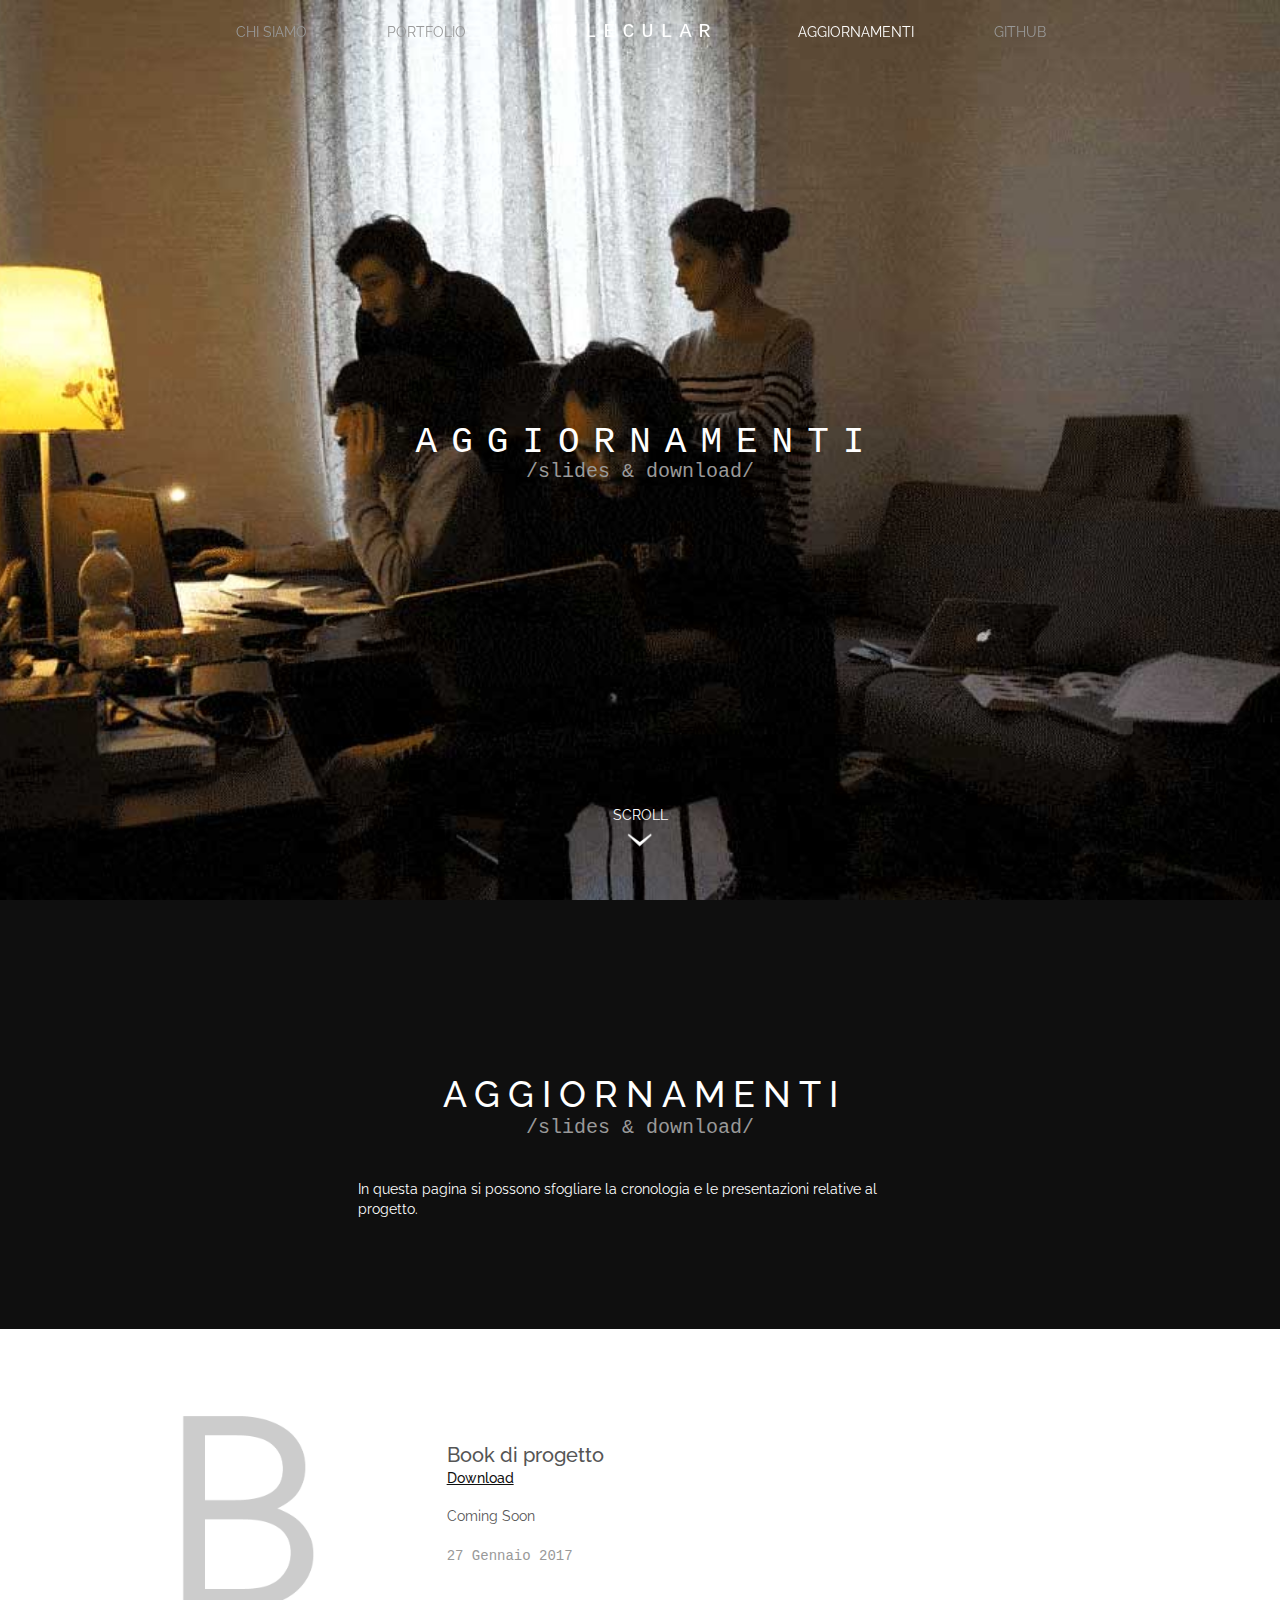
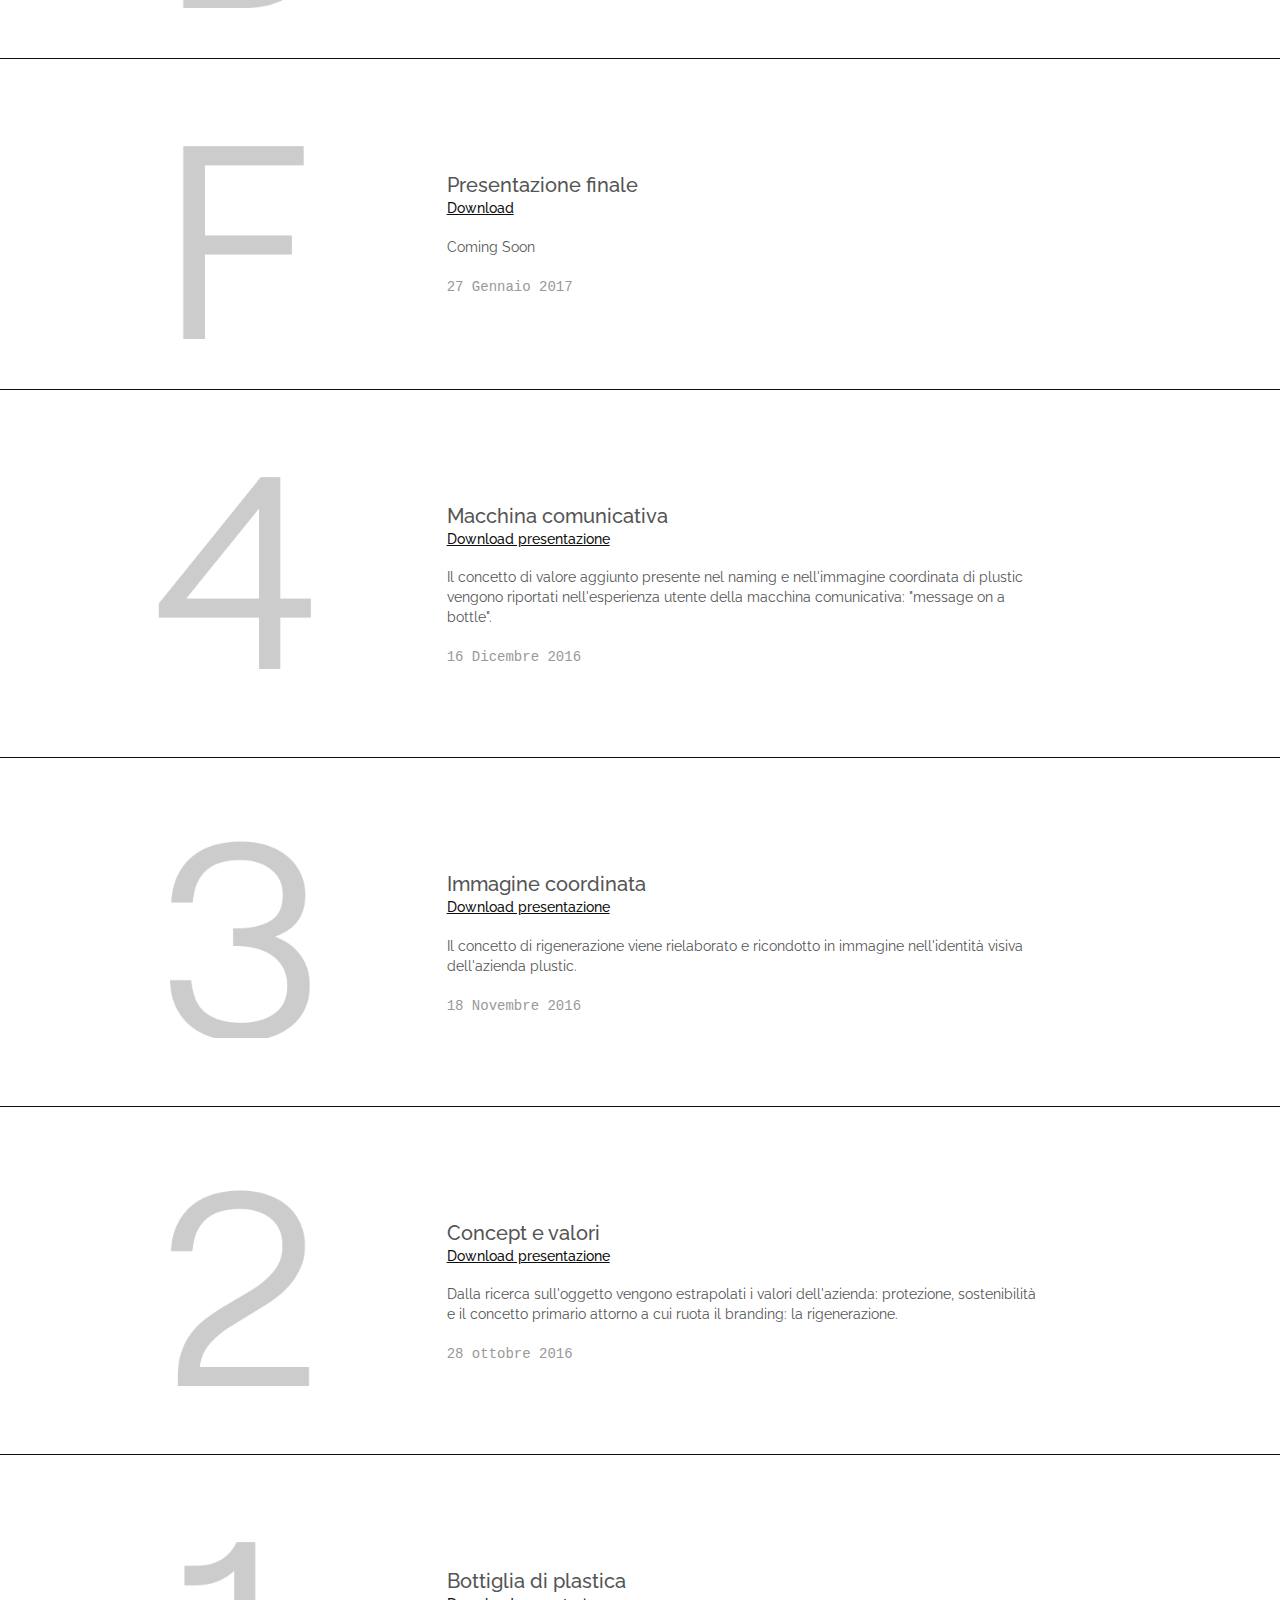
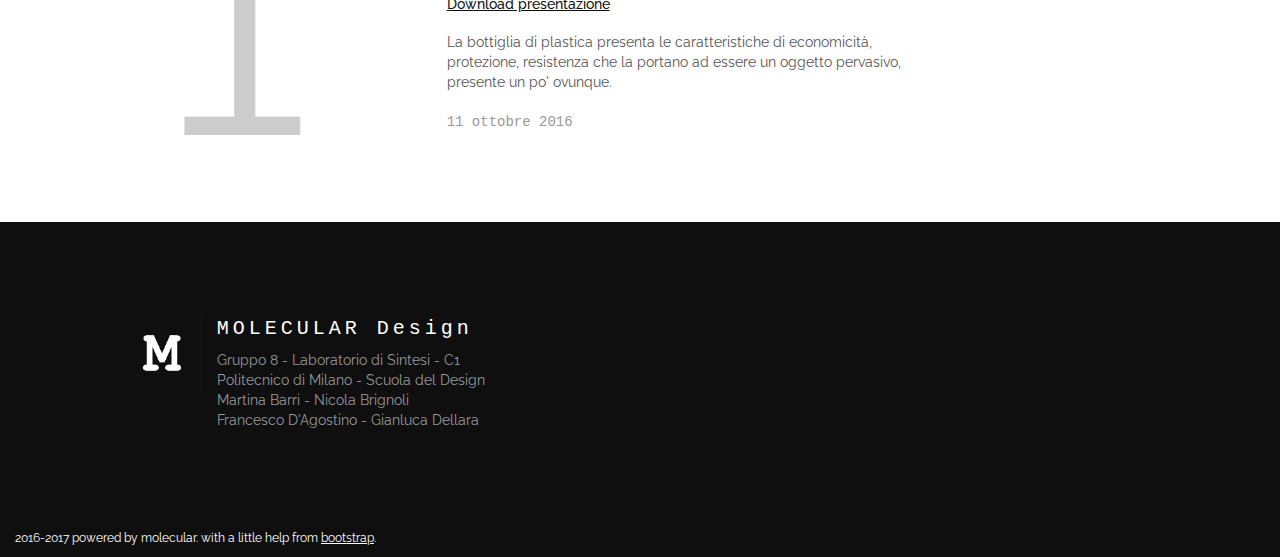
==== aggiornamenti/index.html @ 614053af "center-block" ====
<!DOCTYPE html>
<html>
    <head>
        <title>Aggiornamenti - molecular.</title>
        <!--SEO-->
        <meta name="description" content="Molecular. website">
        <meta name="keywords" content="">
        <meta name="author" content="Molecular. 2016">
        <meta charset="utf-8">
        <meta http-equiv="X-UA-Compatible" content="IE=edge">
        <!--larghezza sito == larghezza viewport-->
        <meta name="viewport" content="width=device-width, initial-scale=1">
        <!--bootstrap core css-->
        <link href="/bootstrap/css/bootstrap.min.css" rel="stylesheet">
        <!--tema css bootstrap-->
        <link href="/bootstrap/css/bootstrapmagic.css" rel="stylesheet">
        <!--css personalizzato-->
        <link href="/css/style.css" rel="stylesheet">
        <!--[if lt IE 9]>
            <script src="https://oss.maxcdn.com/html5shiv/3.7.2/html5shiv.min.js"></script>
            <script src="https://oss.maxcdn.com/respond/1.4.2/respond.min.js"></script>
        <![endif]-->
        <!--link a Raleway (google fonts)-->
        <link href="https://fonts.googleapis.com/css?family=Raleway" rel="stylesheet"> 
        <!--favicon-->
        <link rel="icon" type="image/png" href="/imgs/favicon.png">
    </head>
    <body class="gifAggiornamenti">
        <!--NavBar-->
        <nav class="navbar navbar-inverse navbar-fixed-top">
            <div class="container-fluid">
                <div class="navbar-header">
                <!--Icona hamburger-->
                <button type="button" class="navbar-toggle collapsed" data-toggle="collapse" data-target="#bs-example-navbar-collapse-1" aria-expanded="false">
                    <span class="sr-only">Toggle navigation</span>
                    <span class="icon-bar"></span>
                    <span class="icon-bar"></span>
                    <span class="icon-bar"></span>
                </button>
                <!--Nome Brand MOBILE-->
                <a class="navbar-brand" href="/">MOLECULAR</a>
                <p class="navbar-text">/məʊˈlɛkjʊlə/</p>
                </div>
                <!--Nome Brand PC - solo dopo scroll down
                <div class="nav-title">
                    <a href="#">MOLECULAR</a>
                    <span>/məʊˈlɛkjʊlə/</span>
                </div>-->
                <!-- Collect the nav links, forms, and other content for toggling -->
                <div class="collapse navbar-collapse" id="bs-example-navbar-collapse-1">
                <ul class="nav navbar-nav">
                    <li><a href="/">CHI SIAMO</a></li>
                    <li><a href="/portfolio/">PORTFOLIO</a></li>
                    <li class="nav-title"><a href="/">MOLECULAR</a></li>
                    <li class="active"><a class="scrollDown" href="#">AGGIORNAMENTI <span class="sr-only">(current)</span></a></li>
                    <li><a target="_blank" href="https://github.com/MolecularSynthesis">GITHUB</a></li>
                </ul>
                </div><!-- /.navbar-collapse -->
            </div><!-- /.container-fluid -->
        </nav>
        <!--Copertina-->
        <div class="container-fluid copertina parallax-window"  data-parallax="scroll" data-image-src="/imgs/Plustic_Magazine.gif">
            <div>
                <h1 id="titolo">AGGIORNAMENTI</h1>
                <p id="sottotitolo">/slides & download/<br></p>
                <p id="sottosottotitolo"></p>
            </div>
        </div>
        <div class="row" id="down">
            <a href="#" class="scrollDown">
                <span>SCROLL</span><br>
                <img src="/imgs/down.png" class="downImg">  
            </a>
        </div>
        <!--AGGIORNAMENTI------------------------------------------------------------------------------------------------------>
        <div class="container-fluid chisiamo" id="skip">
            <div class="row">
                <div class="col-lg-12 titolo-chisiamo">
                    <h2>AGGIORNAMENTI</h2>
                    <h3>/slides & download/</h3>
                </div>
            </div>
            <div class="row">
                <div class="col-sm-6 col-sm-offset-3 col-lg-6 col-lg-offset-3">
                    <p>In questa pagina si possono sfogliare la cronologia e le presentazioni relative al progetto.<br></p>
                </div>
            </div>
        </div>
        <!--Book di progetto-->
        <div class="container-fluid aggiornamento white" style="text-align:left;">
            <div class="row">
                <div class="col-sm-offset-1 col-sm-1">
                    <img class="center-block" style="width:200px;" src="/imgs/numeri-06.png">
                </div>
                <div class="col-sm-6 col-sm-offset-2 descrizione">
                    <h4>Book di progetto</h4>
                    <h5><a target="_blank"  href="" class="slack">Download</a></h5>
                    <p>Coming Soon</p>
                    <p class="eng">27 Gennaio 2017</p>
                </div>
            </div>
        </div>
        <!--Presentazione finale-->
        <div class="container-fluid aggiornamento white" style="text-align:left;">
            <div class="row">
                <div class="col-sm-offset-1 col-sm-1">
                    <img class="center-block" style="width:200px;" src="/imgs/numeri-05.png">
                </div>
                <div class="col-sm-6 col-sm-offset-2 descrizione">
                    <h4>Presentazione finale</h4>
                    <h5><a target="_blank"  href="" class="slack">Download</a></h5>
                    <p>Coming Soon</p>
                    <p class="eng">27 Gennaio 2017</p>
                </div>
            </div>
        </div>
        <!--Aggiornamento 4 - macchina comunicativa-->
        <div class="container-fluid aggiornamento white" style="text-align:left;">
            <div class="row">
                <div class="col-sm-offset-1 col-sm-1">
                    <img class="center-block" style="width:200px;" src="/imgs/numeri-04.png">
                </div>
                <div class="col-sm-6 col-sm-offset-2 descrizione">
                    <h4>Macchina comunicativa</h4>
                    <h5><a target="_blank"  href="/download/04_gruppo8_macchina.pdf" class="slack">Download presentazione</a></h5>
                    <p>Il concetto di valore aggiunto presente nel naming e nell'immagine coordinata di plustic vengono riportati nell'esperienza utente della macchina comunicativa: "message on a bottle".</p>
                    <p class="eng">16 Dicembre 2016</p>
                </div>
            </div>
        </div>
        <!--Aggiornamento 3 - immagine coordinata-->
        <div class="container-fluid aggiornamento white" style="text-align:left;">
            <div class="row">
                <div class="col-sm-offset-1 col-sm-1">
                    <img class="center-block" style="width:200px;" src="/imgs/numeri-03.png">
                </div>
                <div class="col-sm-6 col-sm-offset-2 descrizione">
                    <h4>Immagine coordinata</h4>
                    <h5><a target="_blank"  href="/download/03_gruppo8_presentazione.mp4" class="slack">Download presentazione</a></h5>
                    <p>Il concetto di rigenerazione viene rielaborato e ricondotto in immagine nell'identità visiva dell'azienda plustic.</p>
                    <p class="eng">18 Novembre 2016</p>
                </div>
            </div>
        </div>
        <!--Aggiornamento 2 - Valori azienda-->
        <div class="container-fluid aggiornamento white" style="text-align:left;">
            <div class="row">
                <div class="col-sm-offset-1 col-sm-1">
                    <img class="center-block" style="width:200px;" src="/imgs/numeri-02.png">
                </div>
                <div class="col-sm-6 col-sm-offset-2 descrizione">
                    <h4>Concept e valori</h4>
                    <h5><a target="_blank"  href="/download/02_gruppo8_concept.pdf" class="slack">Download presentazione</a></h5>
                    <p>Dalla ricerca sull'oggetto vengono estrapolati i valori dell'azienda: protezione, sostenibilità e il concetto primario attorno a cui ruota il branding: la rigenerazione.</p>
                    <p class="eng">28 ottobre 2016</p>
                </div>
            </div>
        </div>
        <!--Aggiornamento 1 - Ricerca-->
        <div class="container-fluid aggiornamento white" style="text-align:left;"><!--style="@media (min-width: 900px) {background-image: url('/imgs/sfondo1.png');}"-->
            <div class="row">
                <div class="col-sm-offset-1 col-sm-1">
                    <img class="center-block" style="width:200px;" src="/imgs/numeri-01.png">
                </div>
                <div class="col-sm-5 col-sm-offset-2 descrizione">
                    <h4>Bottiglia di plastica</h4>
                    <h5><a target="_blank" href="/download/01_gruppo8_ricerca.pdf" class="slack">Download presentazione</a></h5>
                    <p>La bottiglia di plastica presenta le caratteristiche di economicità, protezione, resistenza che la portano ad essere un oggetto pervasivo, presente un po' ovunque.</p>
                    <p class="eng">11 ottobre 2016</p>
                </div>
            </div>
        </div>
        <!--FOOTER-->
        <footer>
            <div class="row">
                <div class="col-sm-11 col-sm-offset-1">
                    <img src="/imgs/m.png" class="logo">
                    <div class="foot">
                        <h3>MOLECULAR Design</h3>
                        <p>Gruppo 8 - Laboratorio di Sintesi - C1<br>
                        Politecnico di Milano - Scuola del Design<br>
                        Martina Barri - Nicola Brignoli <br> Francesco D'Agostino - Gianluca Dellara</p>
                    </div>
                </div>
            </div>
            <div class="row colophon">
                <div class="col-xs-12">
                    <p>
                        2016-2017 powered by molecular. with a little help from <a target="_blank" class="whiteLink" href="http://getbootstrap.com/">bootstrap</a>.
                    </p>
                </div>
            </div>
        </footer>
        <!--google GDN Jquery-->
        <script src="https://ajax.googleapis.com/ajax/libs/jquery/1.11.3/jquery.min.js"></script>
        <!--bootstrap core javascript-->
        <script src="/bootstrap/js/bootstrap.min.js"></script>
        <!--script parallasse-->
        <script src="/js/parallax/parallax.js"></script>
        <!--script navbar scrolldown-->
        <script src="/js/navbar/navbarScroll.js"></script>
        <!--script autoscrollbar-->
        <script src="/js/scroll/scroll.js"></script>
    </body>
</html>
---- css/style.css ----
/*ELEMENTI VARI BOOTSTRAP*/
.row {
    max-width: 1300px;
    margin-left: auto;
    margin-right: auto;
    margin-top: 30px;
}
.padding {
    padding-left: 30px;
    padding-right: 30px;
}
/*ELEMENTI VARI*/
.black {
    background-color: rgb(15,15,15)!important;
    color: white !important;
}
.blackLink {
    color: rgb(15,15,15);
    text-decoration: underline;
}
.blackLink:hover {
    color: rgb(160,160,160);
    text-decoration: none;
}
.whiteLink {
    color: white;
    text-decoration: underline;
}
.whiteLink:hover {
    color: rgb(160,160,160);
    text-decoration: none;
}
@media (min-width: 900px) {
    .inverse {
        color: rgb(15,15,15)!important;
    }
    .inverse:hover {
        color: rgb(100,100,100)!important;
    }
}
.imgPortfolio {
    max-width: 100%;
}
.last {
    padding-bottom: 50px;
}
@media (min-width: 900px) {
    .gifAggiornamenti {
        background: url(/imgs/Plustic_Magazine.jpg) no-repeat center center fixed; 
        -webkit-background-size: cover;
        -moz-background-size: cover;
        -o-background-size: cover;
        background-size: cover;
    }
    .gifPortfolio {
        background: url(/imgs/bottiglia.jpg) no-repeat center center fixed; 
        -webkit-background-size: cover;
        -moz-background-size: cover;
        -o-background-size: cover;
        background-size: cover;
    }
}
.white {
    background-color: white!important;
}
.centro {
    margin: 0 auto;
}
/*---------------------------------------ELEMENTI COMUNI + ABOUT----------------------------------------------------é/
/*NAVBAR*/
/*Mette hamburger icon sotto gli 899px*/
@media (max-width: 899px) {
  .navbar-header {
      float: none;
  }
  .navbar-left,.navbar-right {
      float: none !important;
  }
  .navbar-toggle {
      display: block;
  }
  .navbar-collapse {
      border-top: 1px solid transparent;
      box-shadow: inset 0 1px 0 rgba(255,255,255,0.1);
  }
  .navbar-fixed-top {
      top: 0;
      border-width: 0 0 1px;
  }
  .navbar-collapse.collapse {
      display: none!important;
  }
  .navbar-nav {
      float: none!important;
      margin-top: 7.5px;
  }
  .navbar-nav>li {
      float: none;
  }
  .navbar-nav>li>a {
      padding-top: 10px;
      padding-bottom: 10px;
  }
  .collapse.in{
      display:block !important;
  }
}
/*Navbar BRAND PC scrolldown*/
@media (min-width: 900px) {
        .past-main {
        background-color: rgb(15,15,15)!important;
        /*border-bottom: 0.3px solid white !important;*/
        -webkit-transition-duration: 1s; /* Safari */
        transition-duration: 1s;
        opacity: 0.95;
    }
    .past-main .nav-title {
        display: inline; /*si vede dopo scrolldown*/
    }
    .nav-title {
        display: none; /*non si vede senza scrolldown*/
        /*margin-top: 30px;*/
        text-align: center;
    }
    .nav-title a {
        display: block;
        color: white!important;
        font-family: "Courier New", monospace;
        font-size: 20px;
        font-weight: 500;
        letter-spacing: 7px;
        /*margin-left: 7px;
        margin-bottom: -8px;
        padding-top: 18px !important;*/
    }
    .nav-title a:hover {
        text-decoration: underline!important;
        color: white!important;
    }
    .nav-title span {
        color: #999999;
        font-family: "Courier New", monospace;
        display: block;
    }
    .nav-title-inverse {
        font-weight: 800;
        display: none; /*non si vede senza scrolldown*/
        /*margin-top: 30px;*/
        text-align: center;
    }
    .nav-title-inverse a {
        display: block;
        color: rgb(15,15,15)!important;
        font-family: "Courier New", monospace;
        font-size: 20px;
        font-weight: 500;
        letter-spacing: 7px;
        /*margin-left: 7px;
        margin-bottom: -8px;
        padding-top: 18px !important;*/
    }
    .nav-title-inverse a:hover {
        text-decoration: underline!important;
        color: rgb(15,15,15)!important;
    }
}
@media (max-width: 899px) {
    .nav-title {
        display: none!important;
    }
    .nav-title-inverse {
        display: none!important;
    }
}
/*allineamento elementi navbar su pc*/
.navbar {
    padding-top: 7px;
}
@media (min-width: 900px) {
    .navbar .navbar-nav {
        display: inline-block;
        float: none;
        vertical-align: top;
    }

    .navbar .navbar-collapse {
        text-align: center;
    }
}
/* rimuovi brand su pc*/
@media (min-width: 900px) {
    .navbar-brand{
        display:none;
    }
    .navbar-text{
        display:none;
    }
}
/*allineamento elementi menù*/
@media (min-width: 900px) {
    .navbar-nav li{
        margin-left: 50px;
    }
    /*correzione problemi allineamento*/
    .navbar-nav {
        margin-left: -48px;
    }
}
@media (max-width: 899px) {
    .navbar-nav li{
        margin-left: 10px;
    }
}
@media (max-width: 400px) {
    .navbar-text{
        display:none;
    }
}
/*colori*/
@media (max-width: 899px) {
    .navbar-inverse {
        background-color: rgb(15,15,15);
        border-color: transparent;
        /*border-bottom: 0.3px solid white;*/
    }
}
@media (min-width: 900px) {
    .navbar-inverse {
        background-color: transparent;
        border-color: transparent;
    }
}
.navbar-inverse .navbar-nav > .active > a, .navbar-inverse .navbar-nav > .active > a:hover, .navbar-inverse .navbar-nav > .active > a:focus {
    background-color: transparent;
}
.navbar-inverse .navbar-toggle {
    border-color: transparent;
}
.navbar-inverse .navbar-brand {
    color: white;
    font-family: "Courier New", monospace;
    font-size: 20px;
    font-weight: 500;
    letter-spacing: 7px; /*tracking*/
    margin-left: 10px;
}
.navbar-inverse .navbar-collapse, .navbar-inverse .navbar-form {
    border-color: #333333;
}
.navbar-inverse .navbar-text {
    font-family: "Courier New", monospace;
}

/*COPERTINA*/
#sfondo {
    z-index: -1;
    overflow: hidden;
}
.copertina {
    /*dimensioni uguali alla viewport*/
    width = 100%;
    height = 100vh;
    min-height: 100vh;
    background-color: transparent;
    /*centrare contenuto*/
    display: -webkit-flex;
    display: flex;
    -webkit-align-items: center;
    align-items: center;
    -webkit-justify-content: center;
    justify-content: center;
    text-align: center; 
    /*background-image: url("../imgs/tempBG.jpg");
    background-size: cover;*/
}
#titolo {
    font-family: "Courier New", monospace;
    font-weight: 500;
    font-size: 36px;
    letter-spacing: 14px; /*tracking*/
    padding-left: 14px; /*aggiustare casini tracking*/
    color: white;
}
#sottotitolo {
    margin-top: -15px;
    color: #999999;
    font-family: "Courier New", monospace;
    font-size: 20px;
}
#sottosottotitolo {
    color: #999999;
    font-size: 12px;
}
/*Freccia per scorrere*/
.downImg {
    height: 30px;   
}
#down {
    height: 95px;
    margin-top: -95px;
    text-align: center;
}
#down a {
    text-align: center;
    margin: 0 auto;
    color: white;
    text-decoration: none;
}
#down a:hover {
    text-decoration: none;
}

/*SEZIONI*/
/*CHISIAMO BIANCO*/
/*@media (min-width: 900px) {
    .chisiamo {
        padding-top: 90px;
    }
}
.chisiamo {
    padding-bottom: 40px;
    border-bottom: 0.3px solid rgb(15,15,15);
}
.titolo-sezione {
    text-align:center;
}
.titolo-sezione h2 {
    font-family: "Courier New", monospace;
    font-weight: 500;
    font-size: 36px;
    letter-spacing: 8px;
    padding-left: 8px;
}
.titolo-sezione h3 {
    margin-top: -8px;
    color: #999999;
    font-family: "Courier New", monospace;
    font-size: 20px;
}*/
/*CHISIAMO NERO*/
.chisiamo {
    padding-top: 125px;
    padding-bottom: 80px;
    background-color: rgb(15,15,15);
    color: white;
}
.titolo-chisiamo {
    text-align:center;
    color: white;
}
.titolo-chisiamo h2 {
    font-weight: 500;
    font-size: 36px;
    letter-spacing: 8px;
    padding-left: 8px;
    color: white;
}
.titolo-chisiamo h3 {
    margin-top: -8px;
    color: #999999;
    font-family: "Courier New", monospace;
    font-size: 20px;
}
.chisiamo p {
    margin-bottom: 30px;
    text-align: left;
    padding-left: 15px;
}
@media (max-width: 899px) {
    .chisiamo p {
        margin-bottom: 30px;
        text-align: left;
        padding-left: 15px;   
    }
}
.titolo-sezione {
    text-align:center;
    color: white;
}
.titolo-sezione h2 {
    font-size: 36px;
    letter-spacing: 8px;
    padding-left: 8px;
    color: #555555;
}
.titolo-sezione h3 {
    margin-top: -8px;
    color: #999999;
    font-family: "Courier New", monospace;
    font-size: 20px;
}
.eng {
    color: #999999;
    font-family: "Courier New", monospace;
}
/*PROFILI*/
.slack {
    color: rgb(15,15,15);
    text-decoration: underline;
}
.slack:hover {
    color: #999999;
    text-decoration: none;
}
.profilo {
    border-bottom: 1px solid rgb(15,15,15);
}

/*.profilo img {
    filter: grayscale(100%)!important;
}
.profilo:hover img {
    filter: grayscale(0%)!important;
}*/


.descrizione {
    padding-top:25px;
    margin-bottom: 30px;
}
@media (max-width: 899px) {
    .descrizione h3 {
        text-align: center;
    }
    .descrizione h4 {
        font-size: 20px;
        text-align: center;
    }
    .descrizione h5 {
        margin-top: -5px;
        text-align: center;
    }
}

@media (min-width: 900px) {
    .descrizione h3 {
        padding-top:50px;
    }
}

.descrizione h3 a{
    text-decoration: none;
    color: #555555;
}
.descrizione h3 a:hover{
    text-decoration: none;
    color: #333;
}

.descrizione h4 {
    font-size: 20px;
}
.descrizione h5 {
    margin-top: -5px;
}
.descrizione p {
    margin-top: 20px;
}
.foto {
    height: 400px;
    display: block;
    margin-left: auto;
    margin-right: auto;
}

/*CLIENTI*/
.clienti {
    border-bottom: 1px solid rgb(15,15,15);
    padding-bottom: 80px;
}

.logoClienti {
    margin-top: 15px;
    float:left;
    height: 120px;
    margin-right: 15px;
}
.clienti .foot div {
    padding-top: 15px;
}
.clienti .foot div h3 {
    padding-left: 50px;
    font-family: "Raleway", sans-serif;
    letter-spacing: 0;
}
.clienti .foot div p {
    padding-left: 50px;
}

/*FOOTER*/
footer {
    background-color: rgb(15,15,15);
    color: white;
    padding-top: 45px;
}
@media (max-width: 500px) {
    .logo {
        display: none;       
    } 
}
.logo {
    margin-top: 15px;
    float:left;
    height: 80px;
    margin-right: 15px;
}
.foot {
    float:left;
}
.foot h3 {
    font-family: "Courier New", monospace;
    font-size: 20px;
    font-weight: 500;
    letter-spacing: 4px;
}
.foot p {
    color: #999999;
}
.foot li {
    display: inline-block;
    padding-top: 18px;
    padding-left: 50px;
}
.foot li ul {
    margin-bottom: 8px;
}
.foot li ul a {
    color: #999999;
}
.foot li ul a:hover {
    color: white;
    text-decoration: none;
}
@media (max-width: 500px) {
    .foot li {
        display: none;       
    } 
}
.colophon {
    padding-top: 60px;
    font-size: 12px;
}

/*----------------------------------AGGIORNAMENTI---------------------------------------*/
/*GALLERIE IMMAGINI*/ 
.gallery {
    margin: 0 auto;
}
.counter {
    margin-top: 10px;
    margin-left: auto;
    margin-right: auto;
    width: 100%;
}
.counter span {
    display: inline-block;
    text-align: center;
    vertical-align: middle;
    padding-top:10px;
}
.pre {
    float: left;
    background-color: transparent;
    border-width: 0px;
    color: rgb(160,160,160);
    width: 40px;
    height: 40px;
    text-align: center;
    vertical-align: middle;
    font-size: 16px;
}
button.pre:hover {
    color: rgb(15,15,15);
}
.pro{
    background-color: transparent;
    border-width: 0px;
    color: rgb(160,160,160);
    width: 40px;
    height: 40px;
    text-align: center;
    vertical-align: middle;
    float: right;
    font-size: 16px;
}
button.pro:hover {
    color: rgb(15,15,15);
}
#imgPanel1, #imgPanel2 {
    width: 100%;
}
.aggiornamento{
    border-bottom: 1px solid rgb(15,15,15);
    padding-bottom: 50px;
    background-color: white!important;
    padding-top:50px;
}
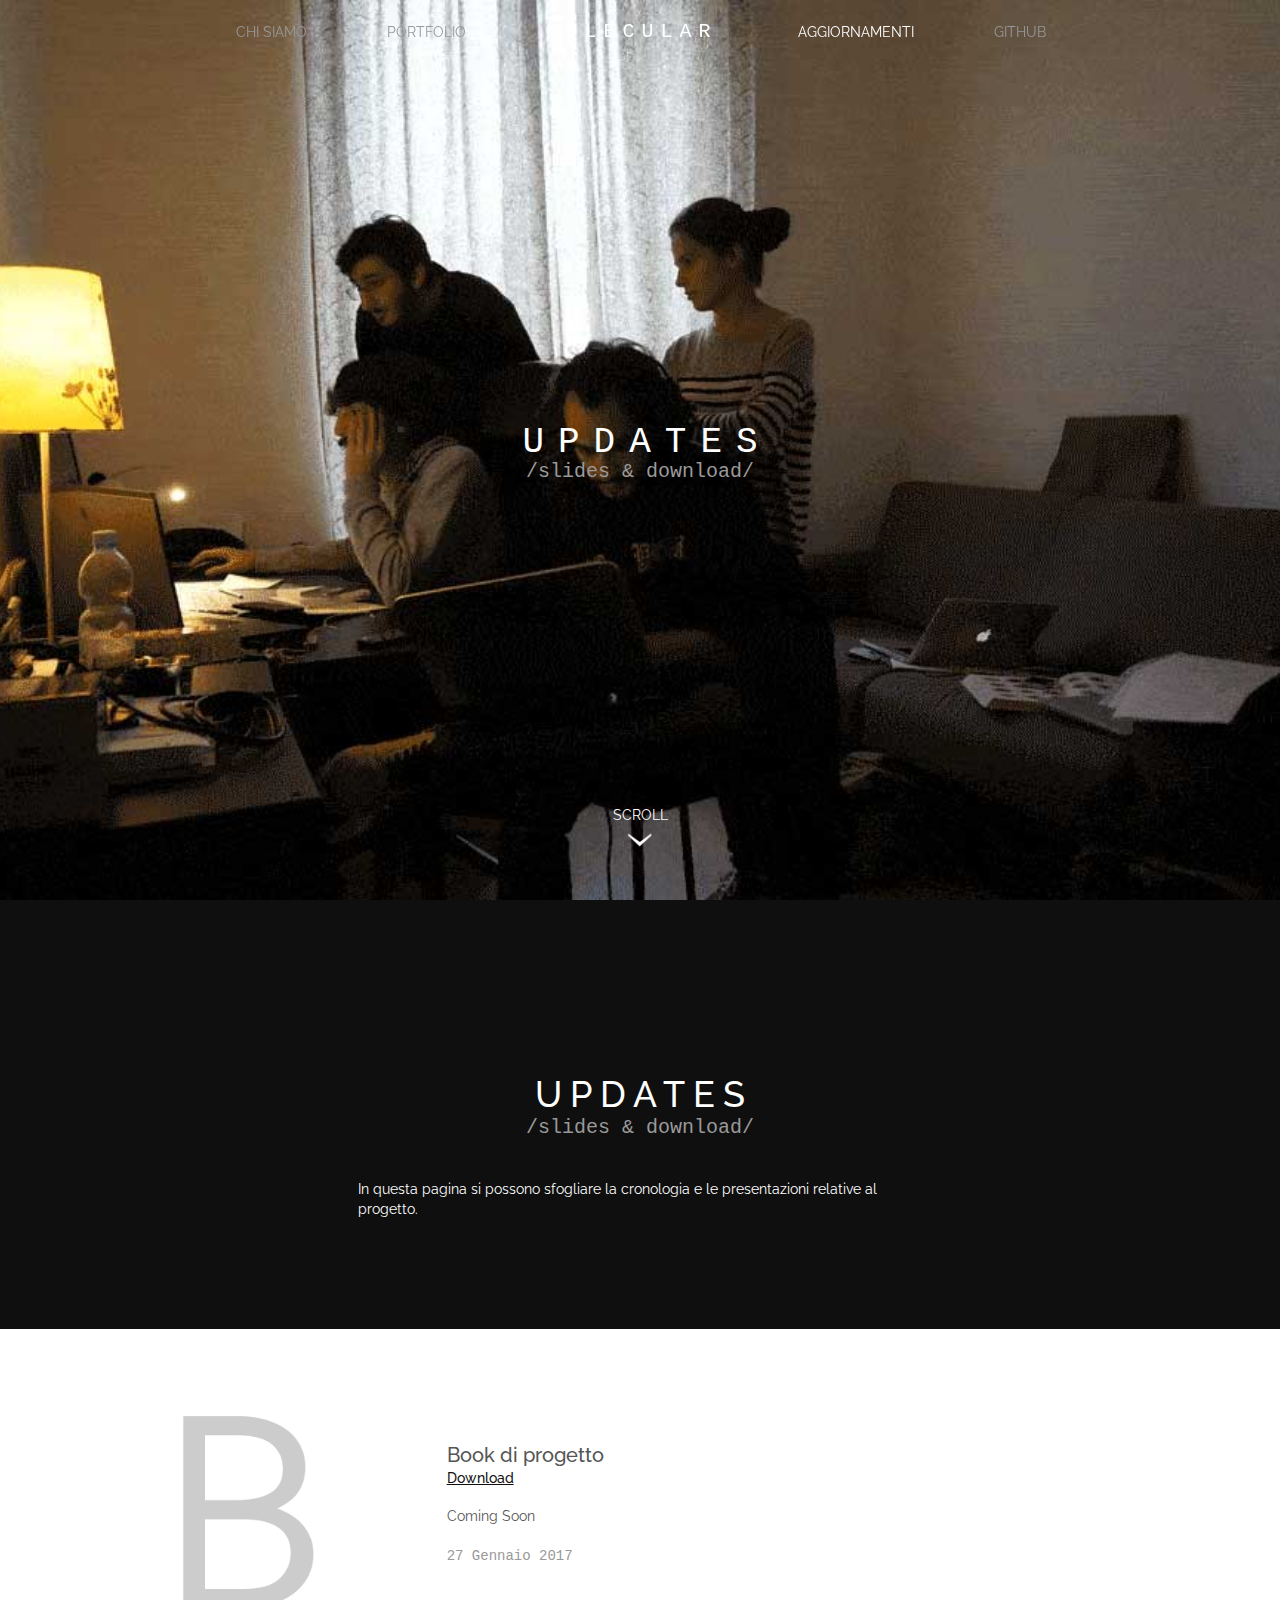
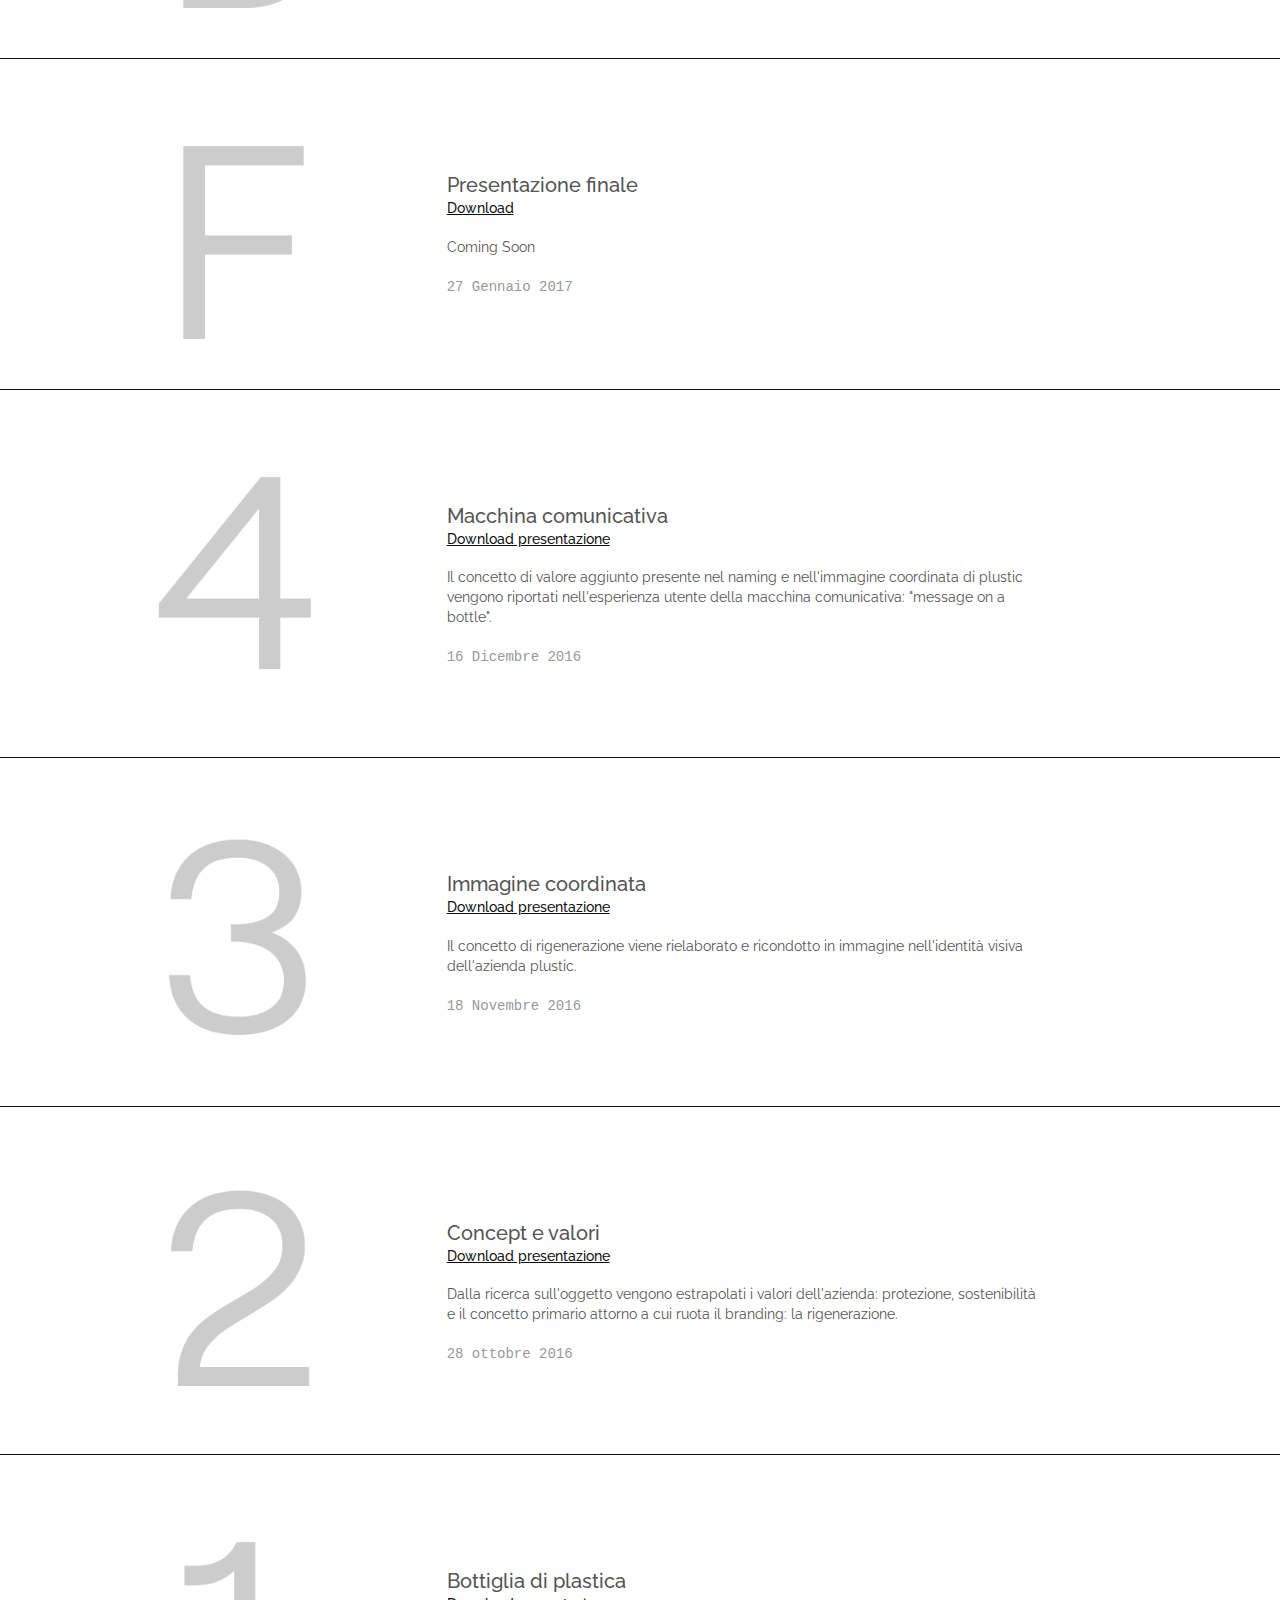
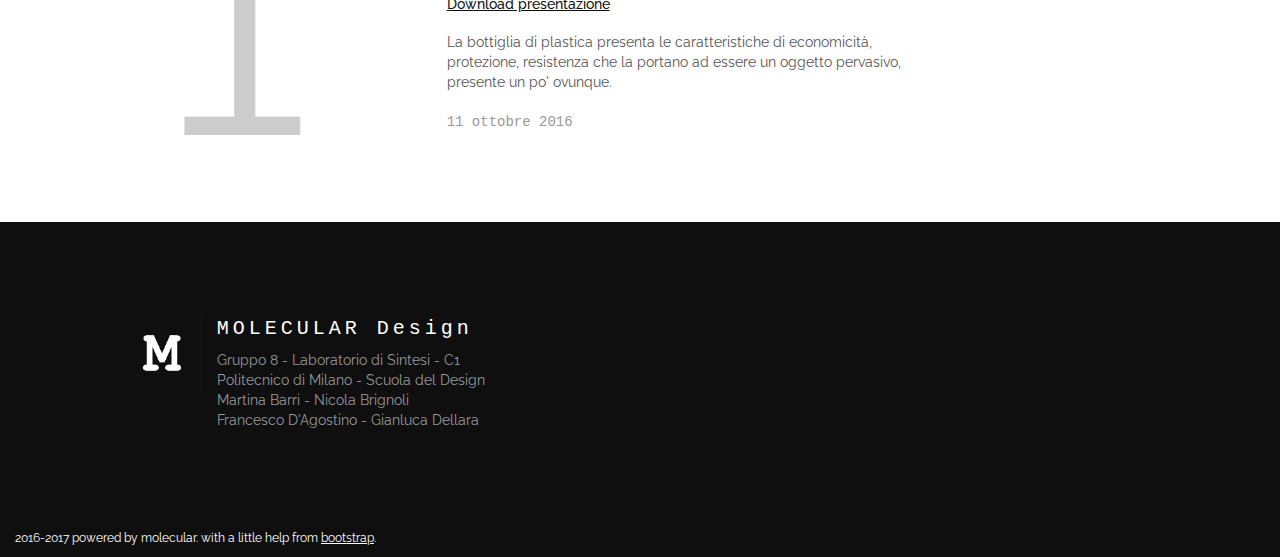
==== commit 412ee20b: "sadsfd" ====
--- a/aggiornamenti/index.html
+++ b/aggiornamenti/index.html
@@ -61,7 +61,7 @@
         <!--Copertina-->
         <div class="container-fluid copertina parallax-window"  data-parallax="scroll" data-image-src="/imgs/Plustic_Magazine.gif">
             <div>
-                <h1 id="titolo">AGGIORNAMENTI</h1>
+                <h1 id="titolo">UPDATES</h1>
                 <p id="sottotitolo">/slides & download/<br></p>
                 <p id="sottosottotitolo"></p>
             </div>
@@ -76,7 +76,7 @@
         <div class="container-fluid chisiamo" id="skip">
             <div class="row">
                 <div class="col-lg-12 titolo-chisiamo">
-                    <h2>AGGIORNAMENTI</h2>
+                    <h2>UPDATES</h2>
                     <h3>/slides & download/</h3>
                 </div>
             </div>
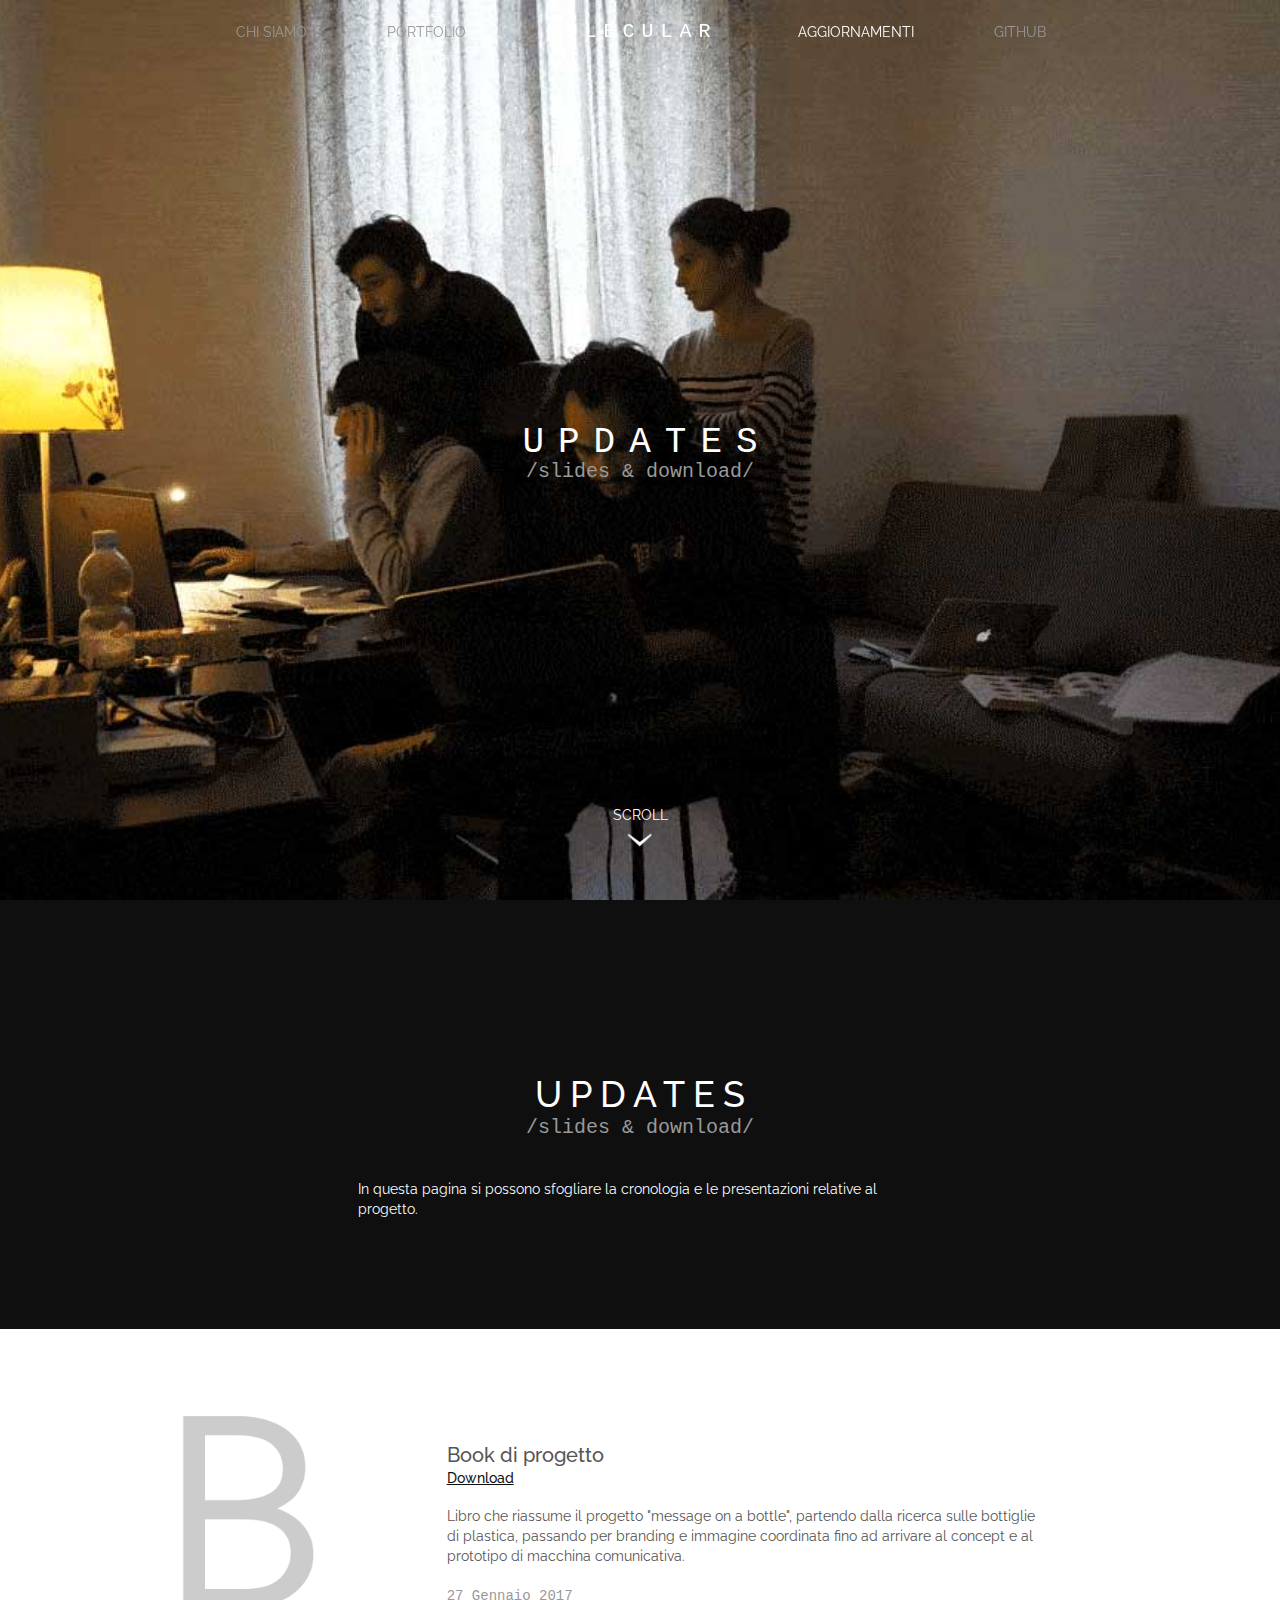
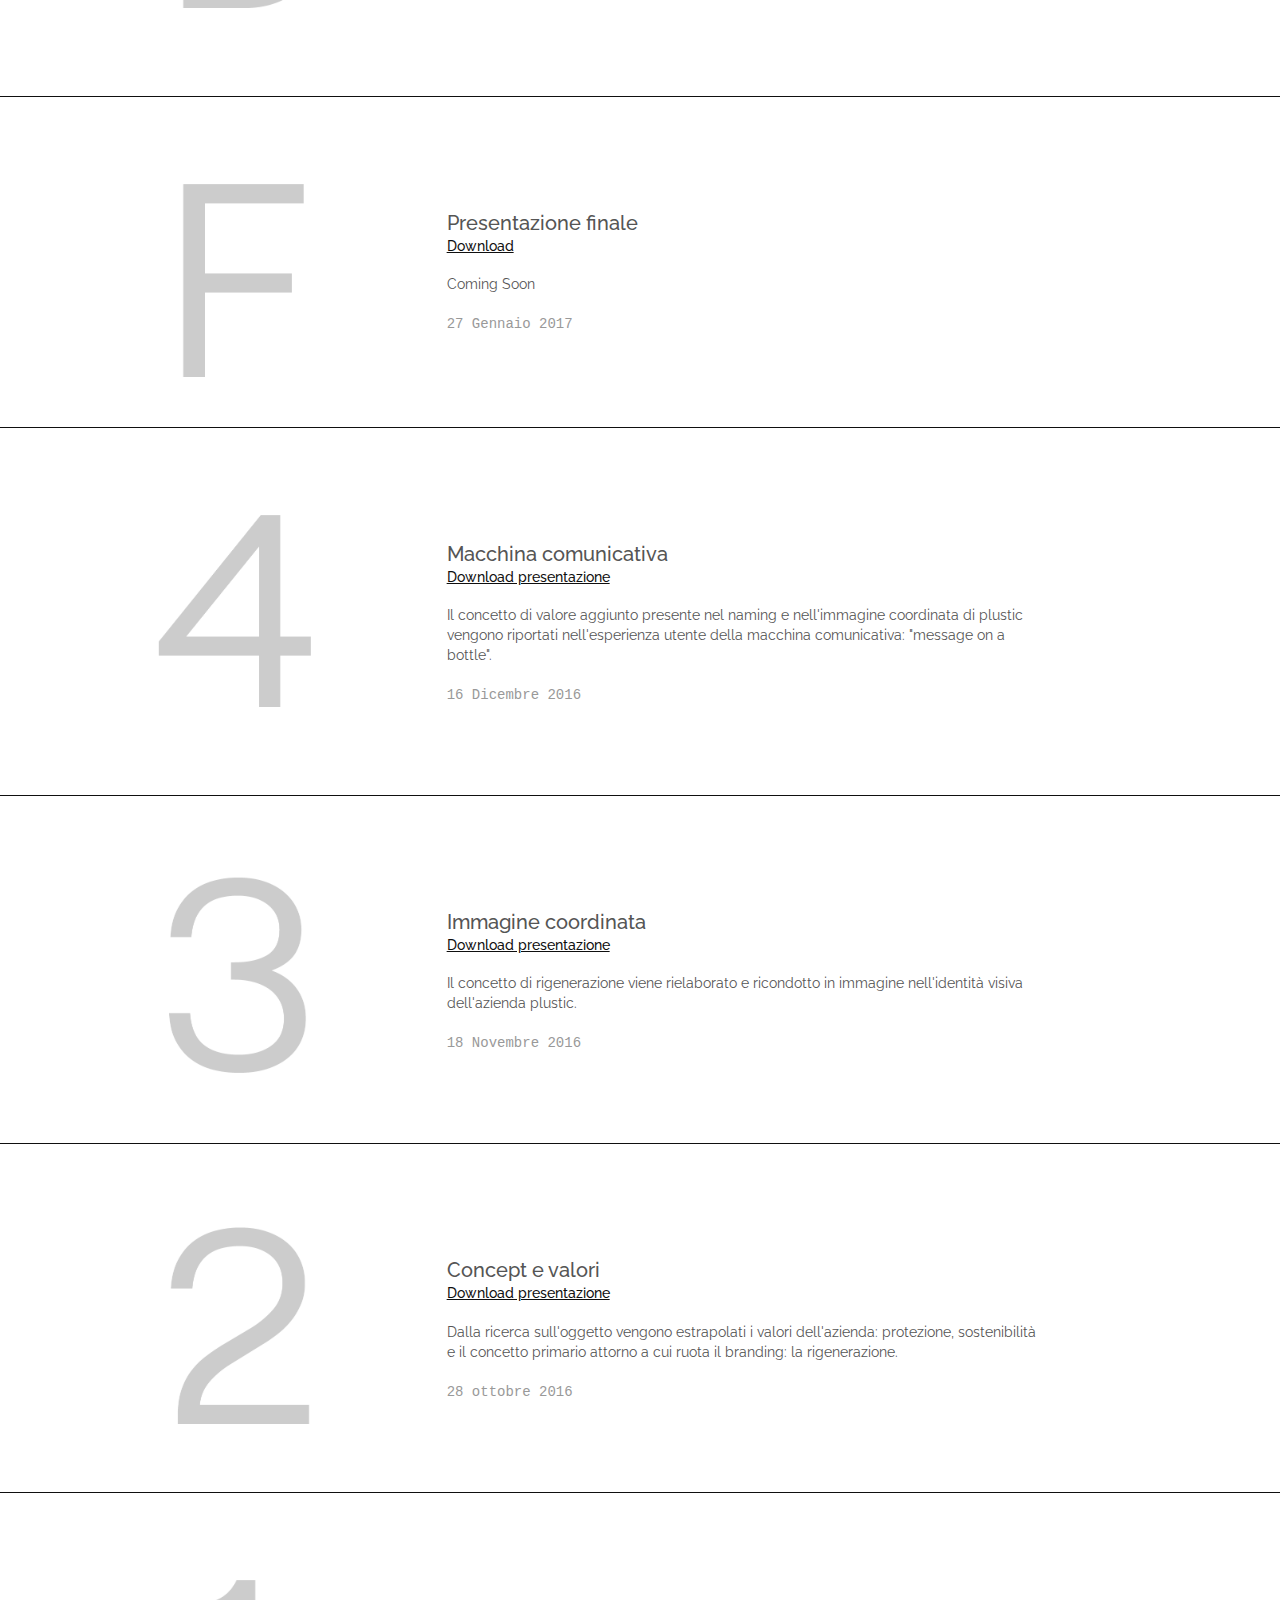
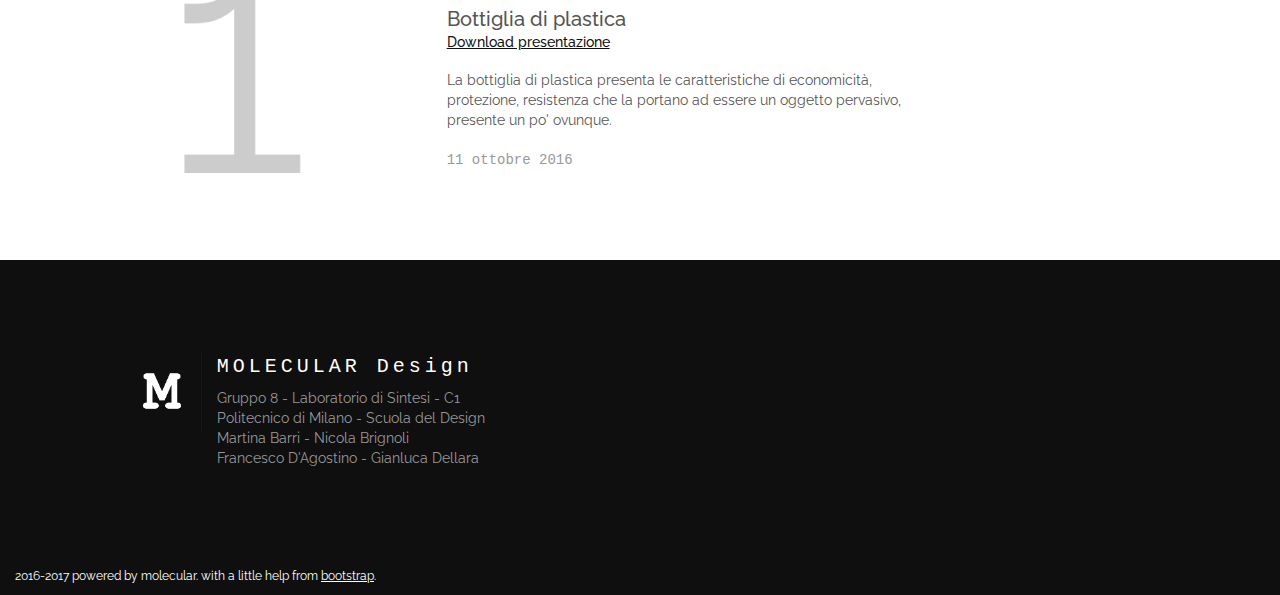
==== commit 2a6c4cad: "descrizione book" ====
--- a/aggiornamenti/index.html
+++ b/aggiornamenti/index.html
@@ -94,8 +94,8 @@
                 </div>
                 <div class="col-sm-6 col-sm-offset-2 descrizione">
                     <h4>Book di progetto</h4>
-                    <h5><a target="_blank"  href="" class="slack">Download</a></h5>
-                    <p>Coming Soon</p>
+                    <h5><a target="_blank"  href="/download/06_gruppo8_book.pdf" class="slack">Download</a></h5>
+                    <p>Libro che riassume il progetto "message on a bottle", partendo dalla ricerca sulle bottiglie di plastica, passando per branding e immagine coordinata fino ad arrivare al concept e al prototipo di macchina comunicativa.</p>
                     <p class="eng">27 Gennaio 2017</p>
                 </div>
             </div>
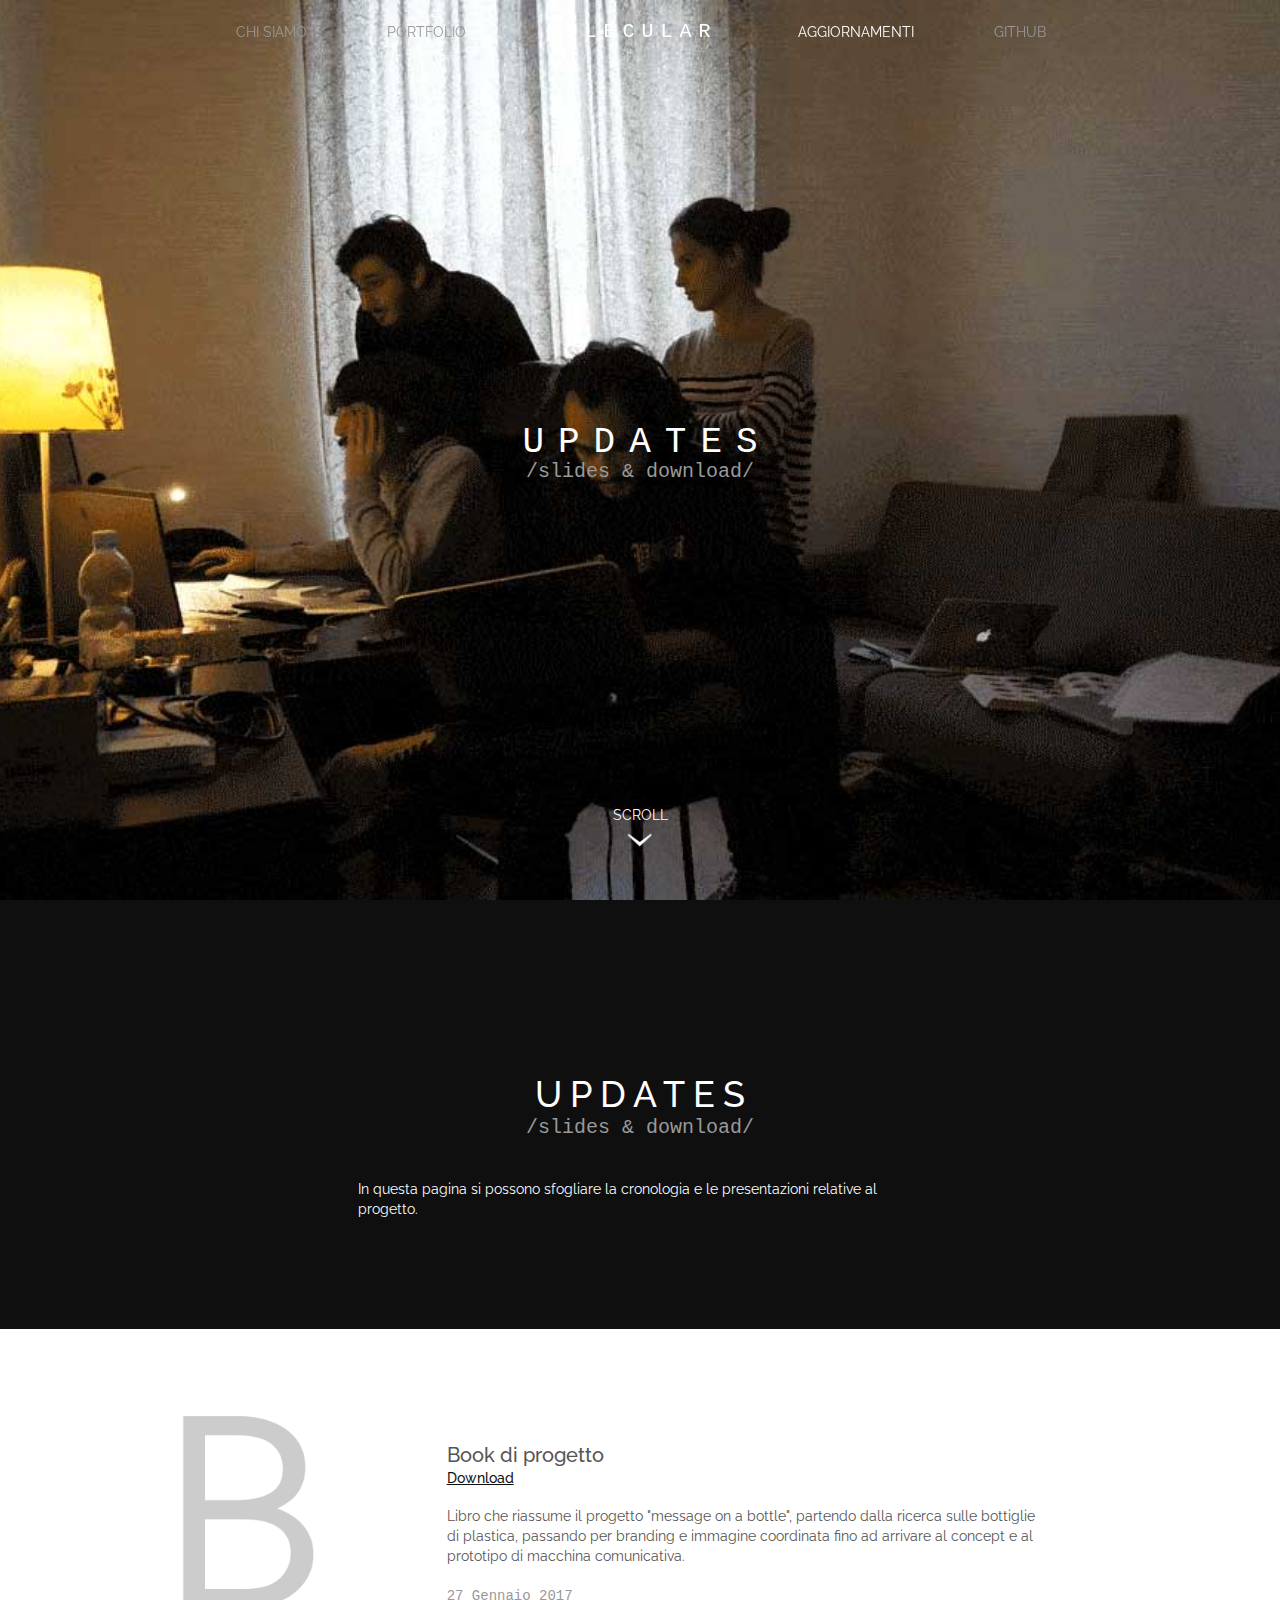
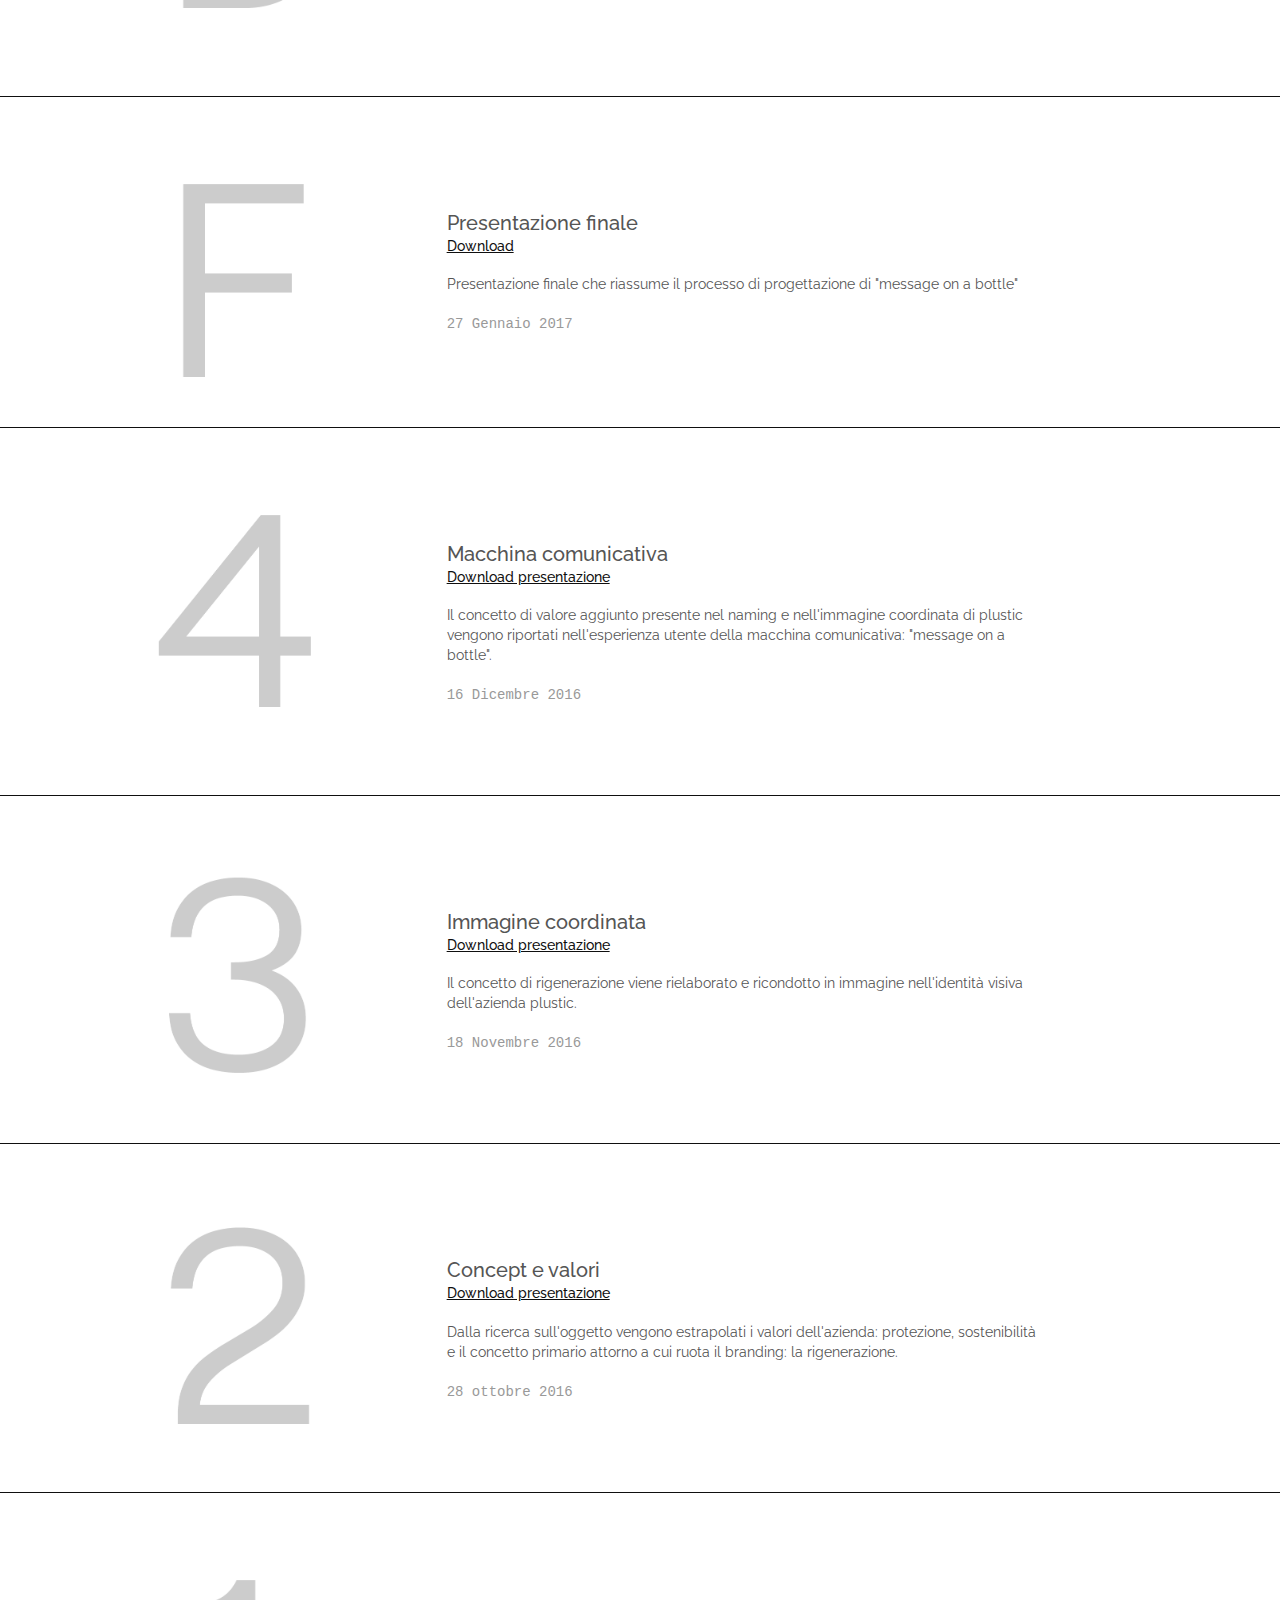
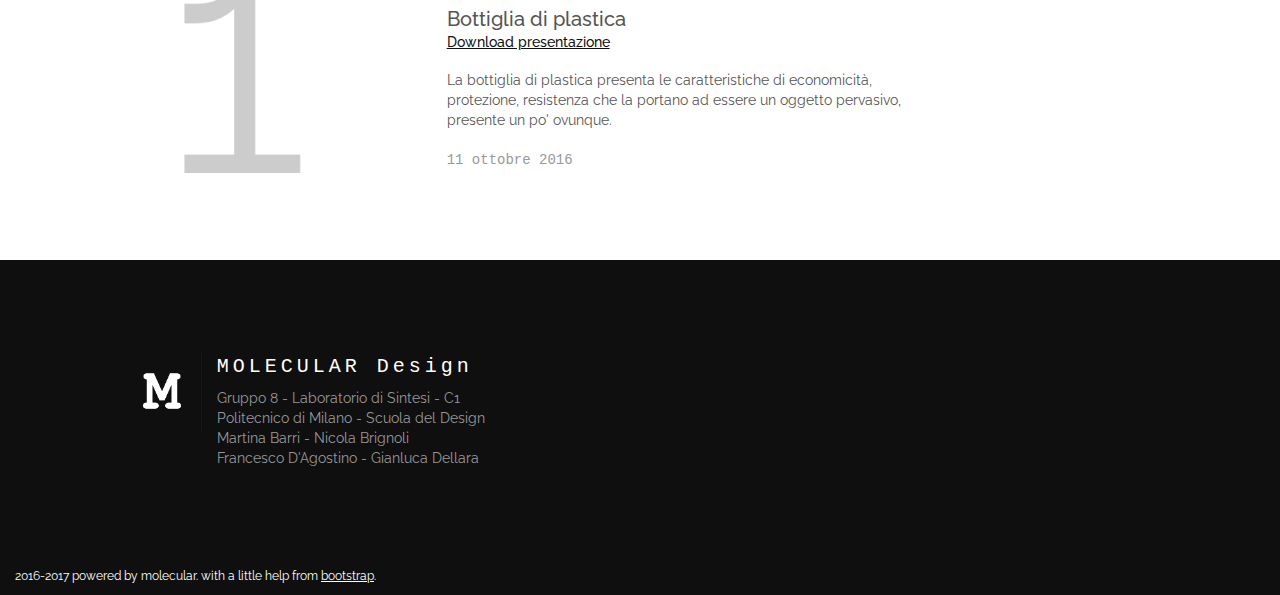
==== commit aeb4316f: "update" ====
--- a/aggiornamenti/index.html
+++ b/aggiornamenti/index.html
@@ -108,8 +108,8 @@
                 </div>
                 <div class="col-sm-6 col-sm-offset-2 descrizione">
                     <h4>Presentazione finale</h4>
-                    <h5><a target="_blank"  href="" class="slack">Download</a></h5>
-                    <p>Coming Soon</p>
+                    <h5><a target="_blank"  href="/download/06_gruppo8_book.pdf" class="slack">Download</a></h5>
+                    <p>Presentazione finale che riassume il processo di progettazione di "message on a bottle"</p>
                     <p class="eng">27 Gennaio 2017</p>
                 </div>
             </div>
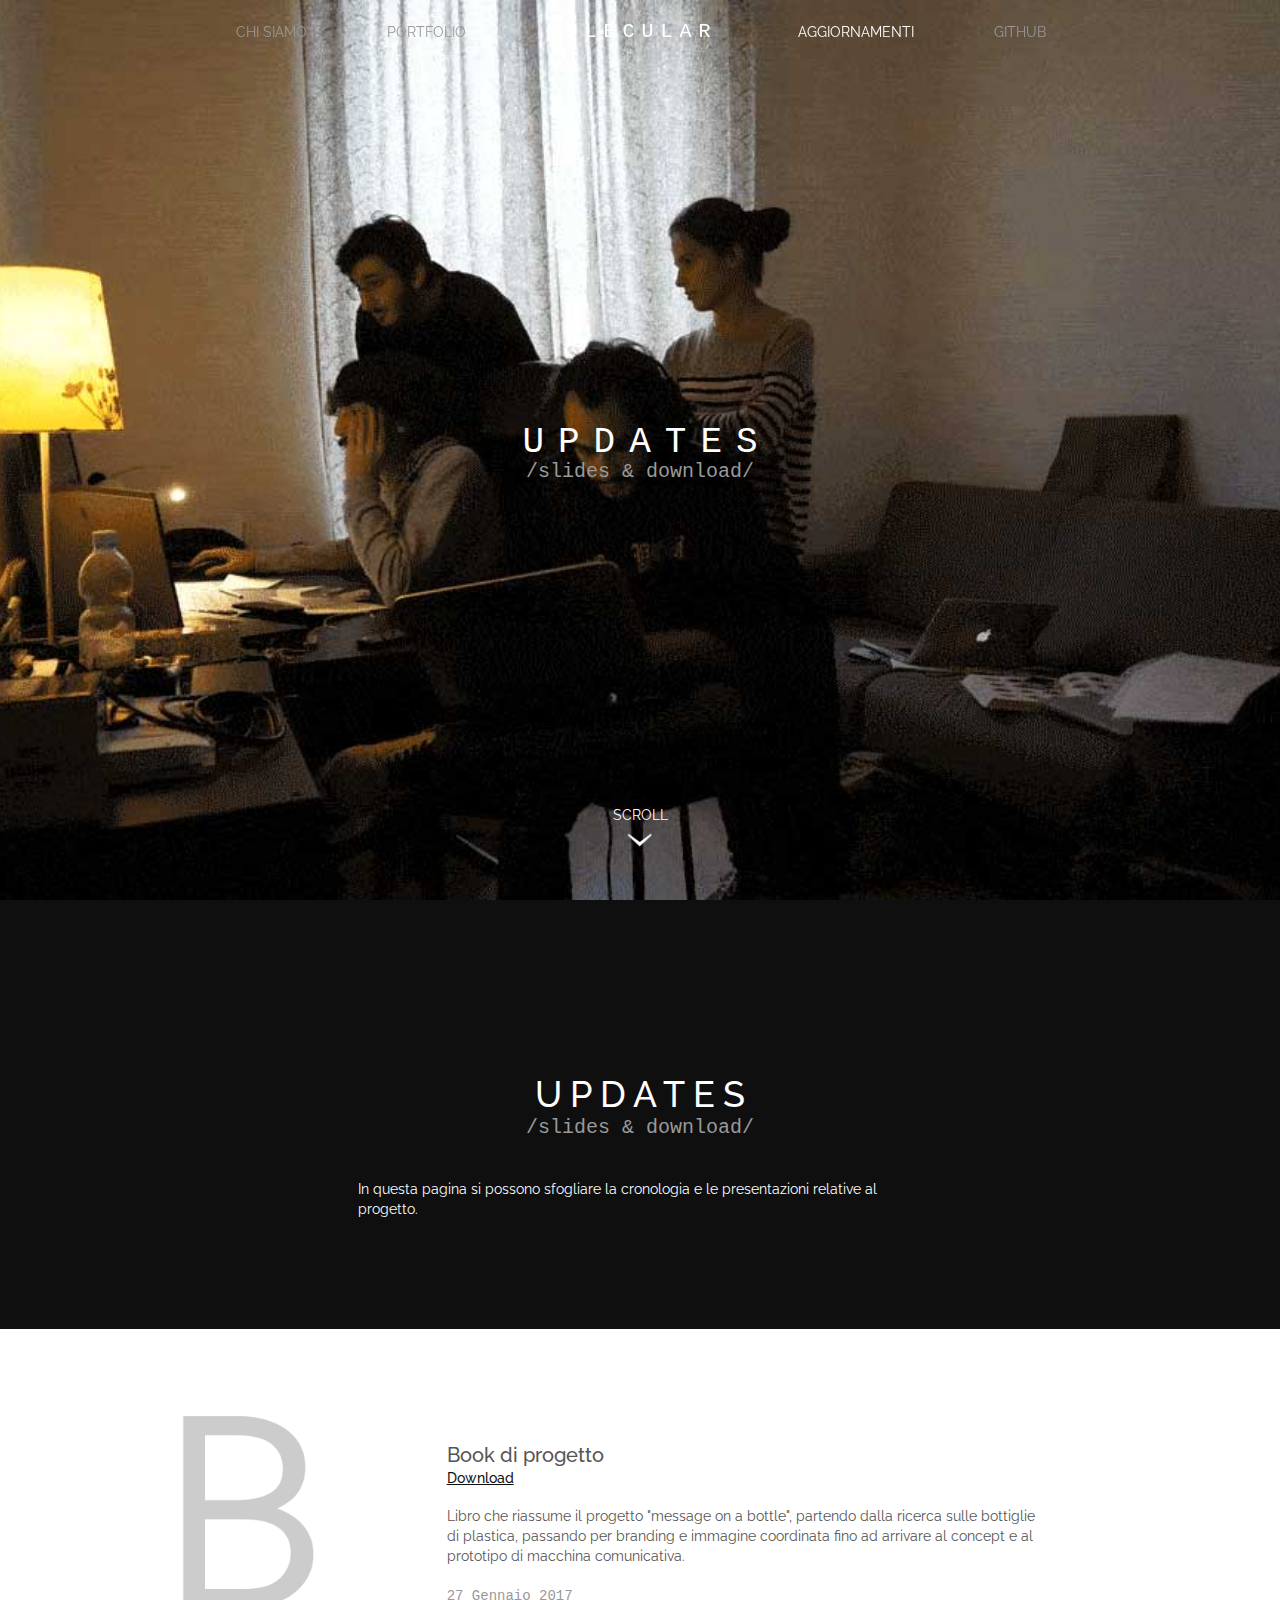
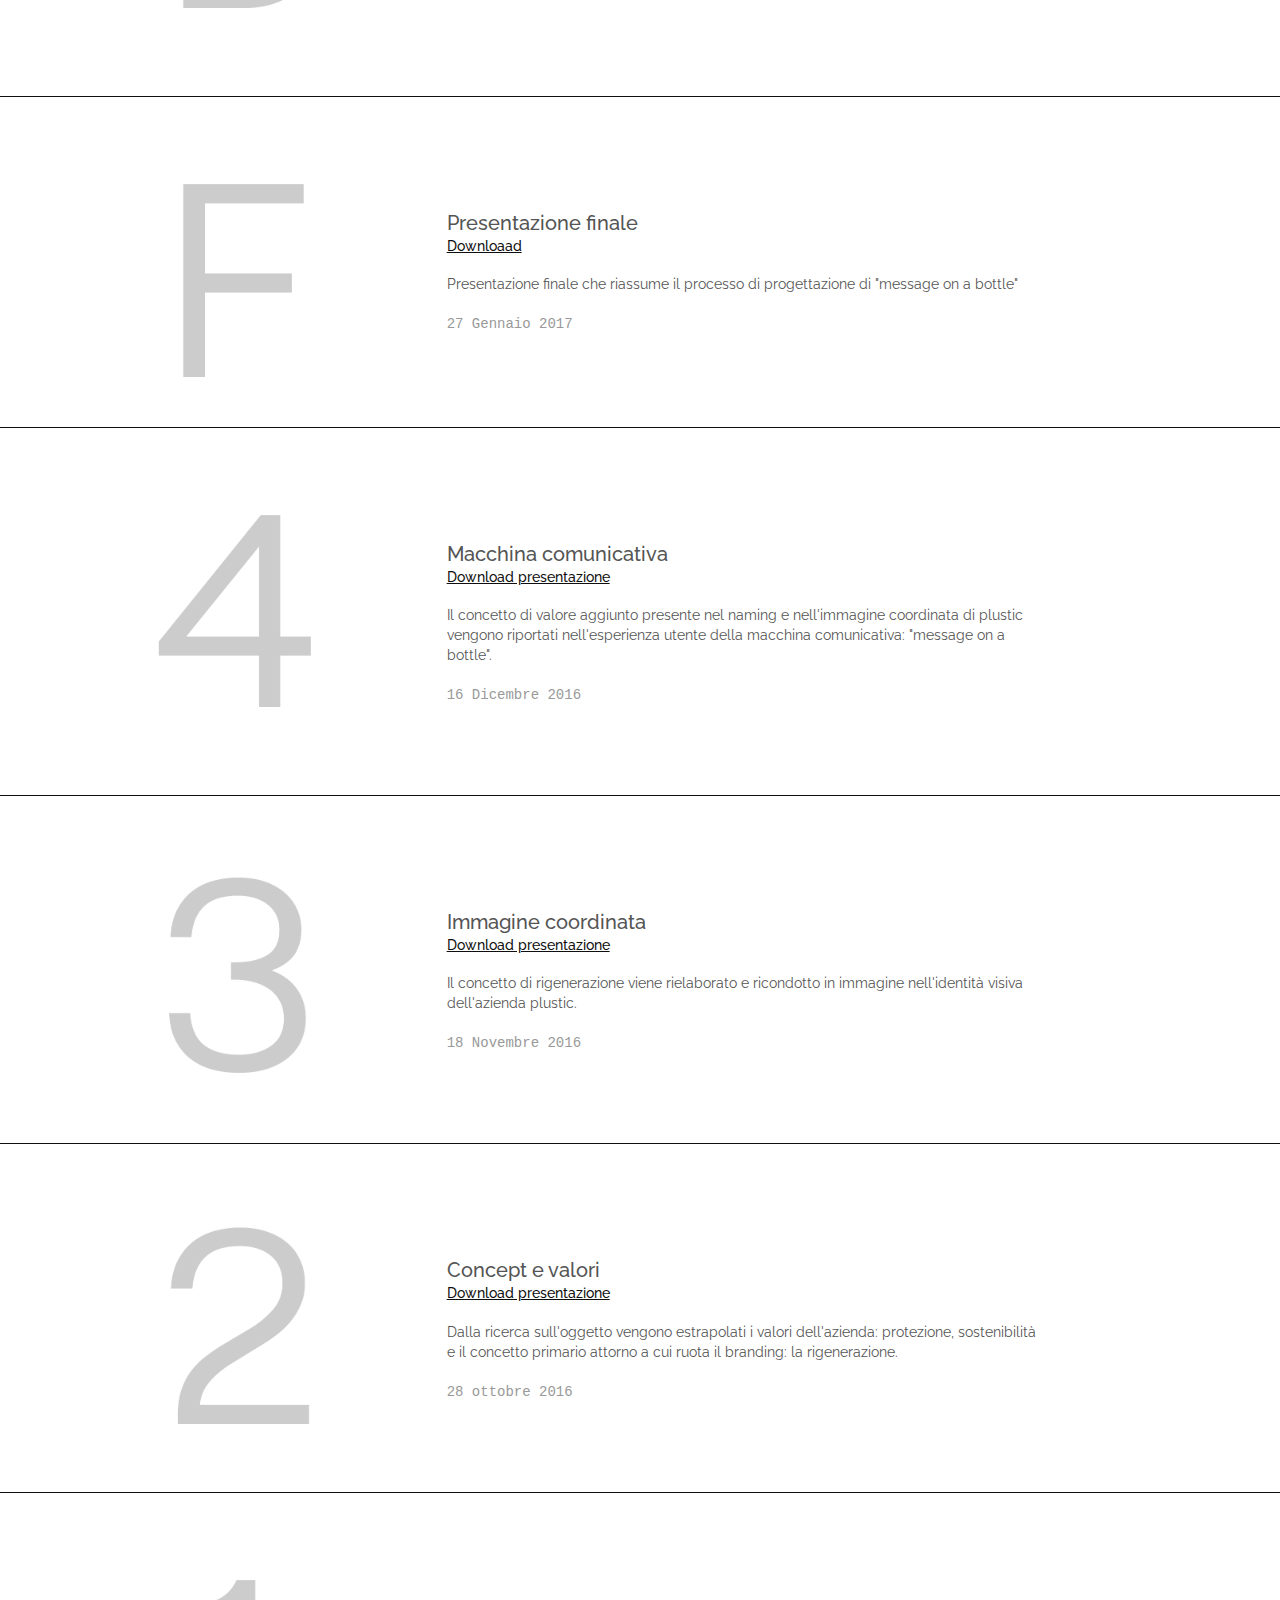
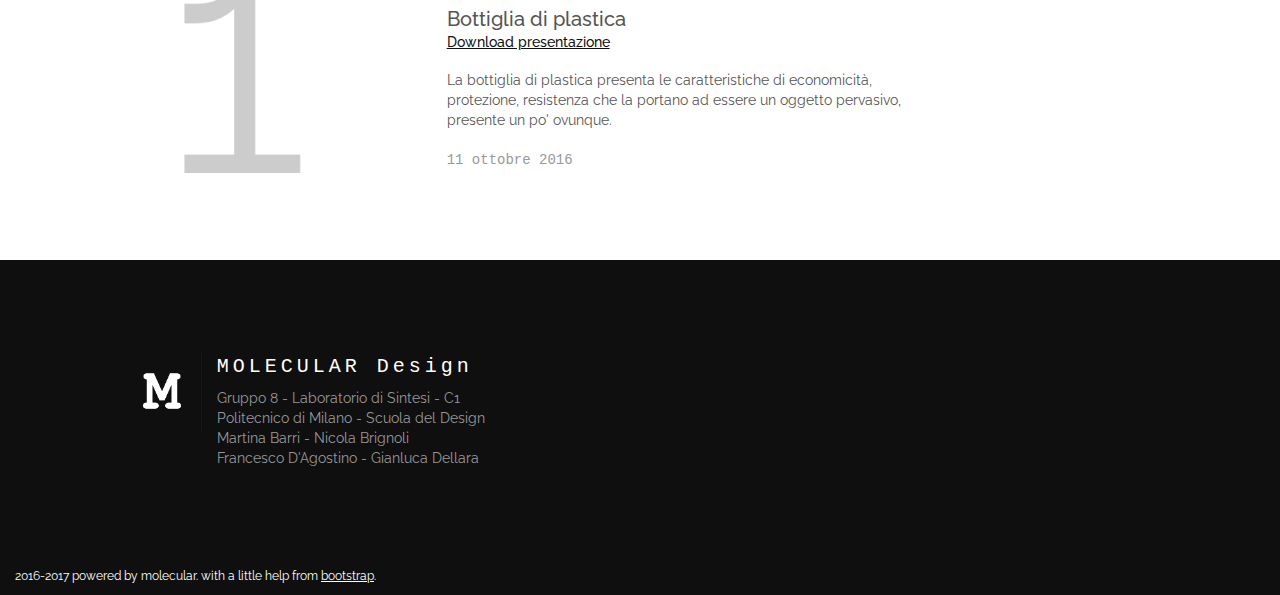
==== commit 06809a67: "download" ====
--- a/aggiornamenti/index.html
+++ b/aggiornamenti/index.html
@@ -108,7 +108,7 @@
                 </div>
                 <div class="col-sm-6 col-sm-offset-2 descrizione">
                     <h4>Presentazione finale</h4>
-                    <h5><a target="_blank"  href="/download/06_gruppo8_book.pdf" class="slack">Download</a></h5>
+                    <h5><a target="_blank"  href="/download/05_gruppo8_bottiglia.mp4" class="slack">Downloaad</a></h5>
                     <p>Presentazione finale che riassume il processo di progettazione di "message on a bottle"</p>
                     <p class="eng">27 Gennaio 2017</p>
                 </div>
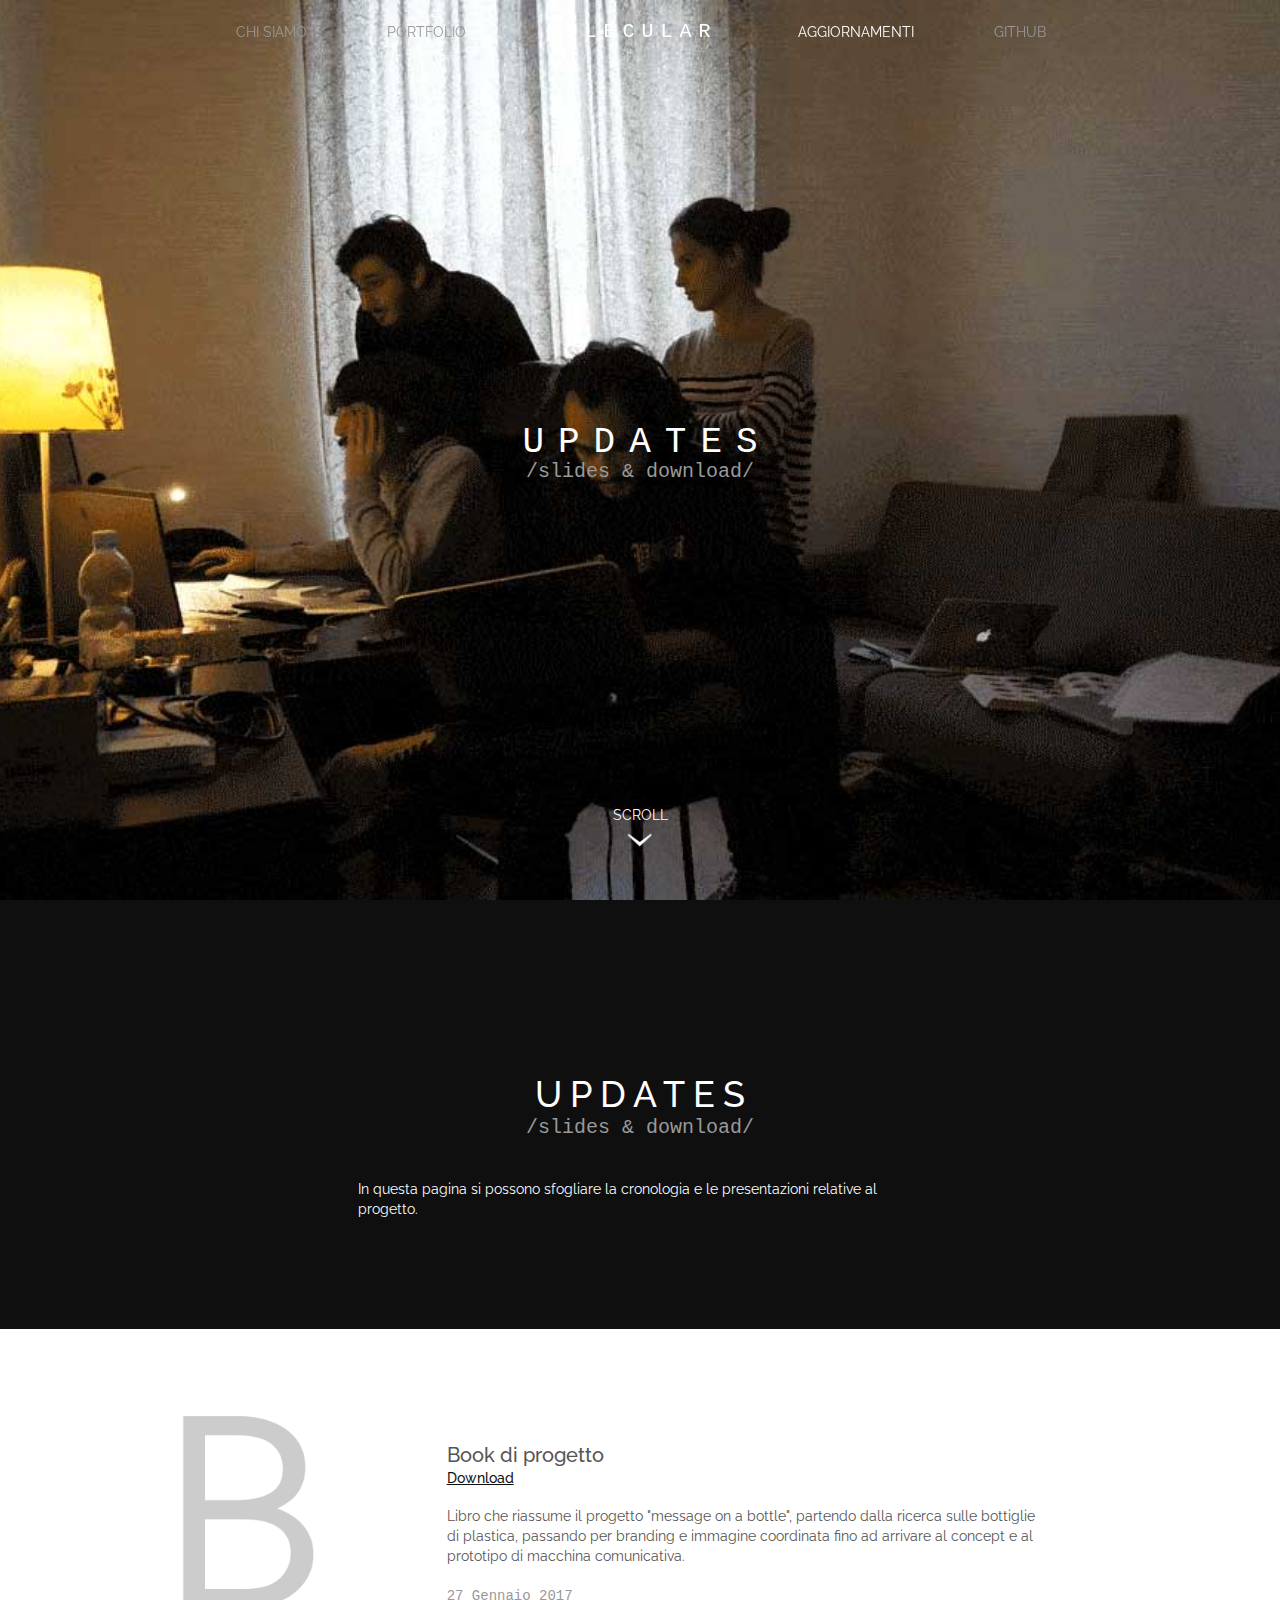
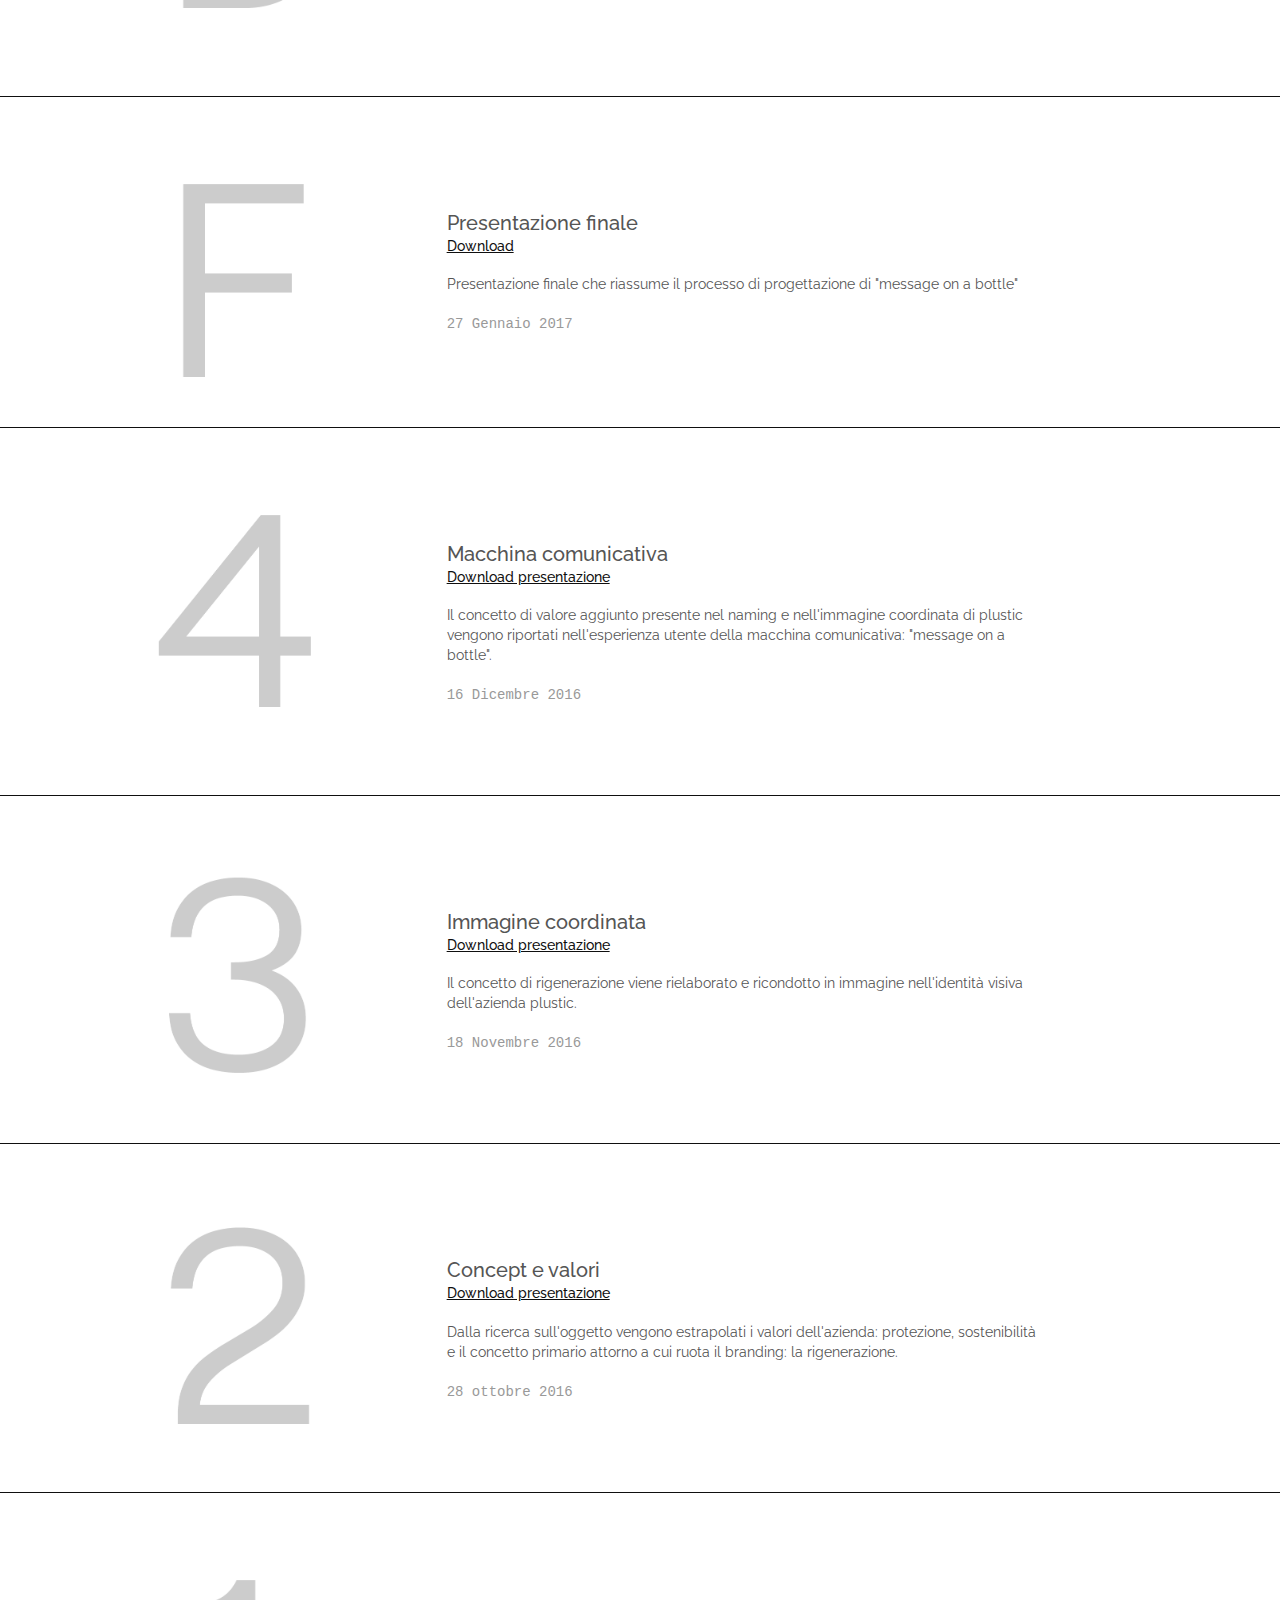
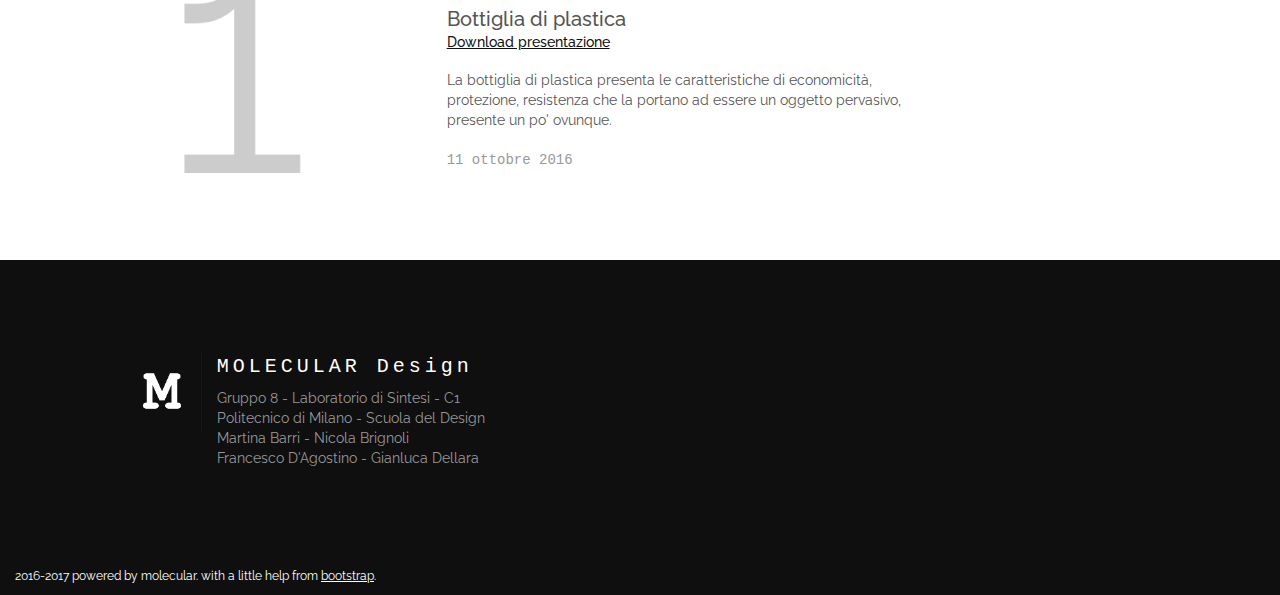
==== commit 84e412a6: "download" ====
--- a/aggiornamenti/index.html
+++ b/aggiornamenti/index.html
@@ -108,7 +108,7 @@
                 </div>
                 <div class="col-sm-6 col-sm-offset-2 descrizione">
                     <h4>Presentazione finale</h4>
-                    <h5><a target="_blank"  href="/download/05_gruppo8_bottiglia.mp4" class="slack">Downloaad</a></h5>
+                    <h5><a target="_blank"  href="/download/05_gruppo8_bottiglia.mp4" class="slack">Download</a></h5>
                     <p>Presentazione finale che riassume il processo di progettazione di "message on a bottle"</p>
                     <p class="eng">27 Gennaio 2017</p>
                 </div>
